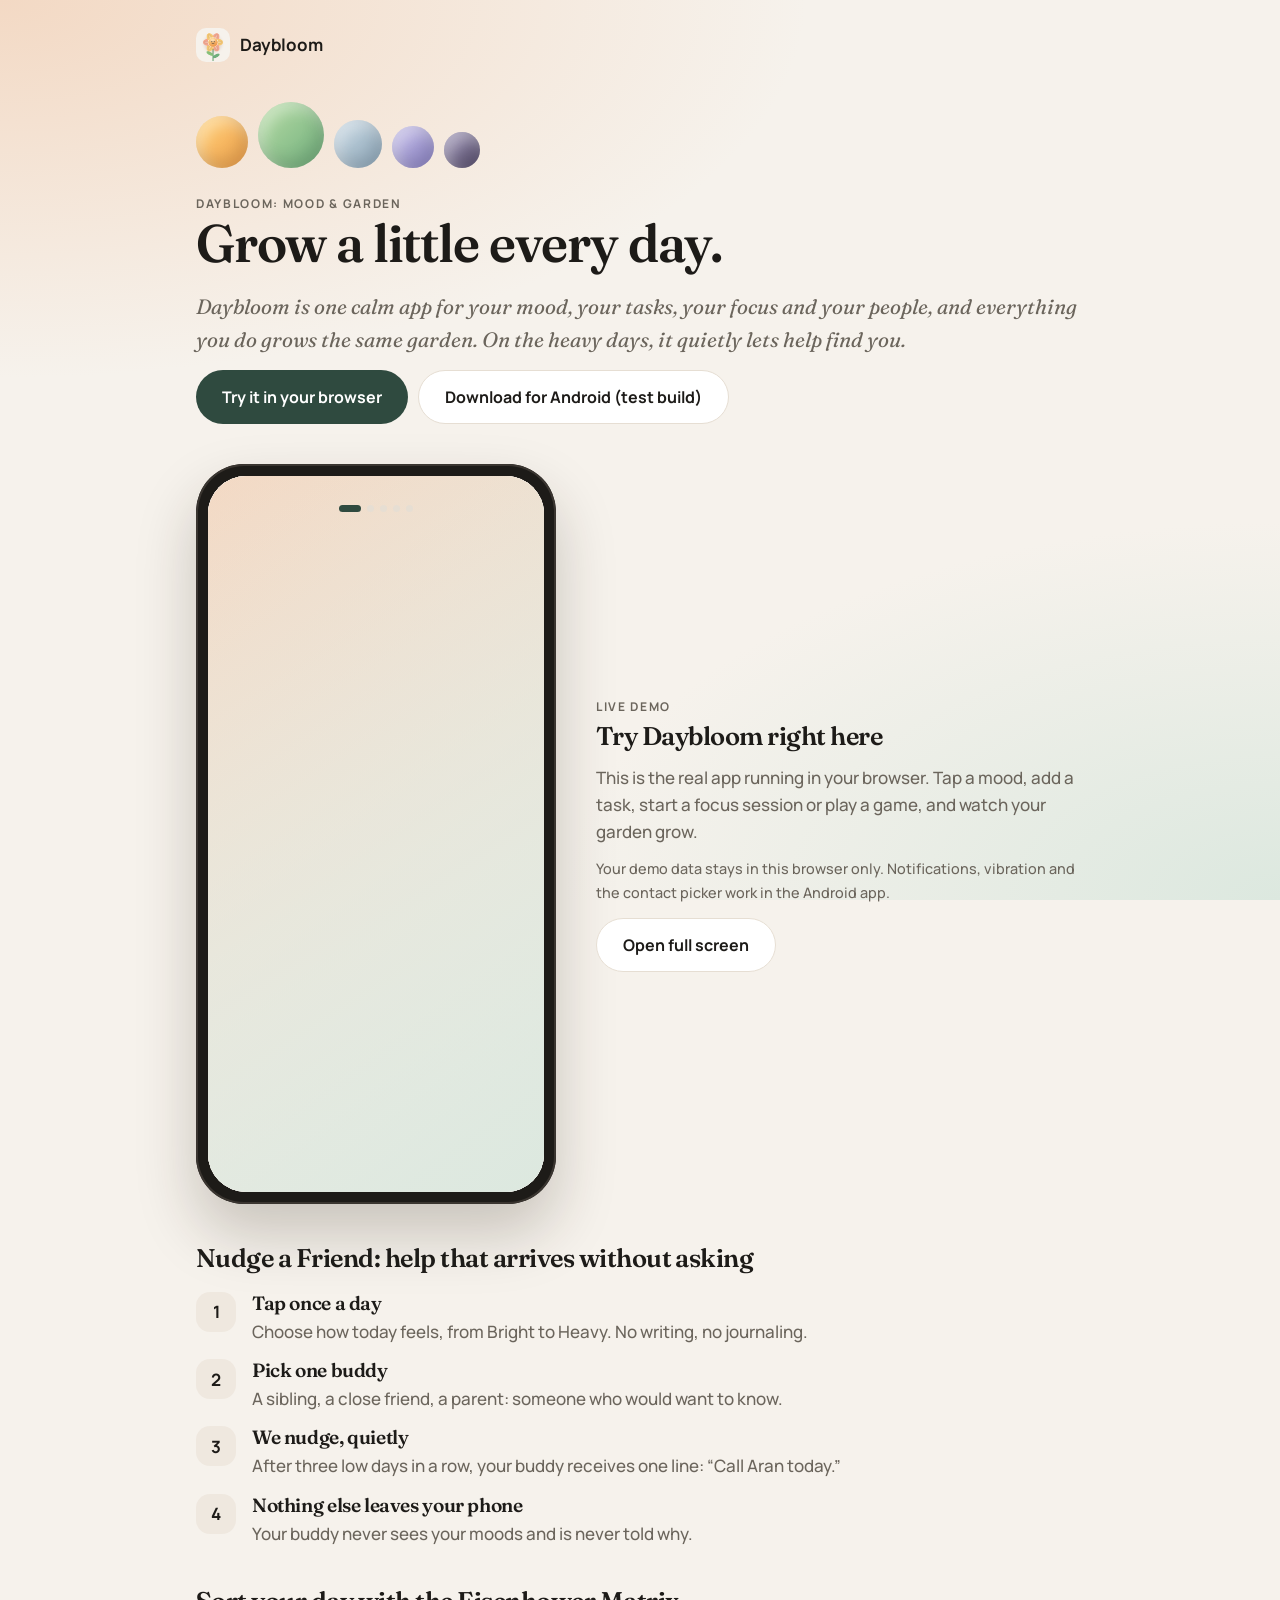
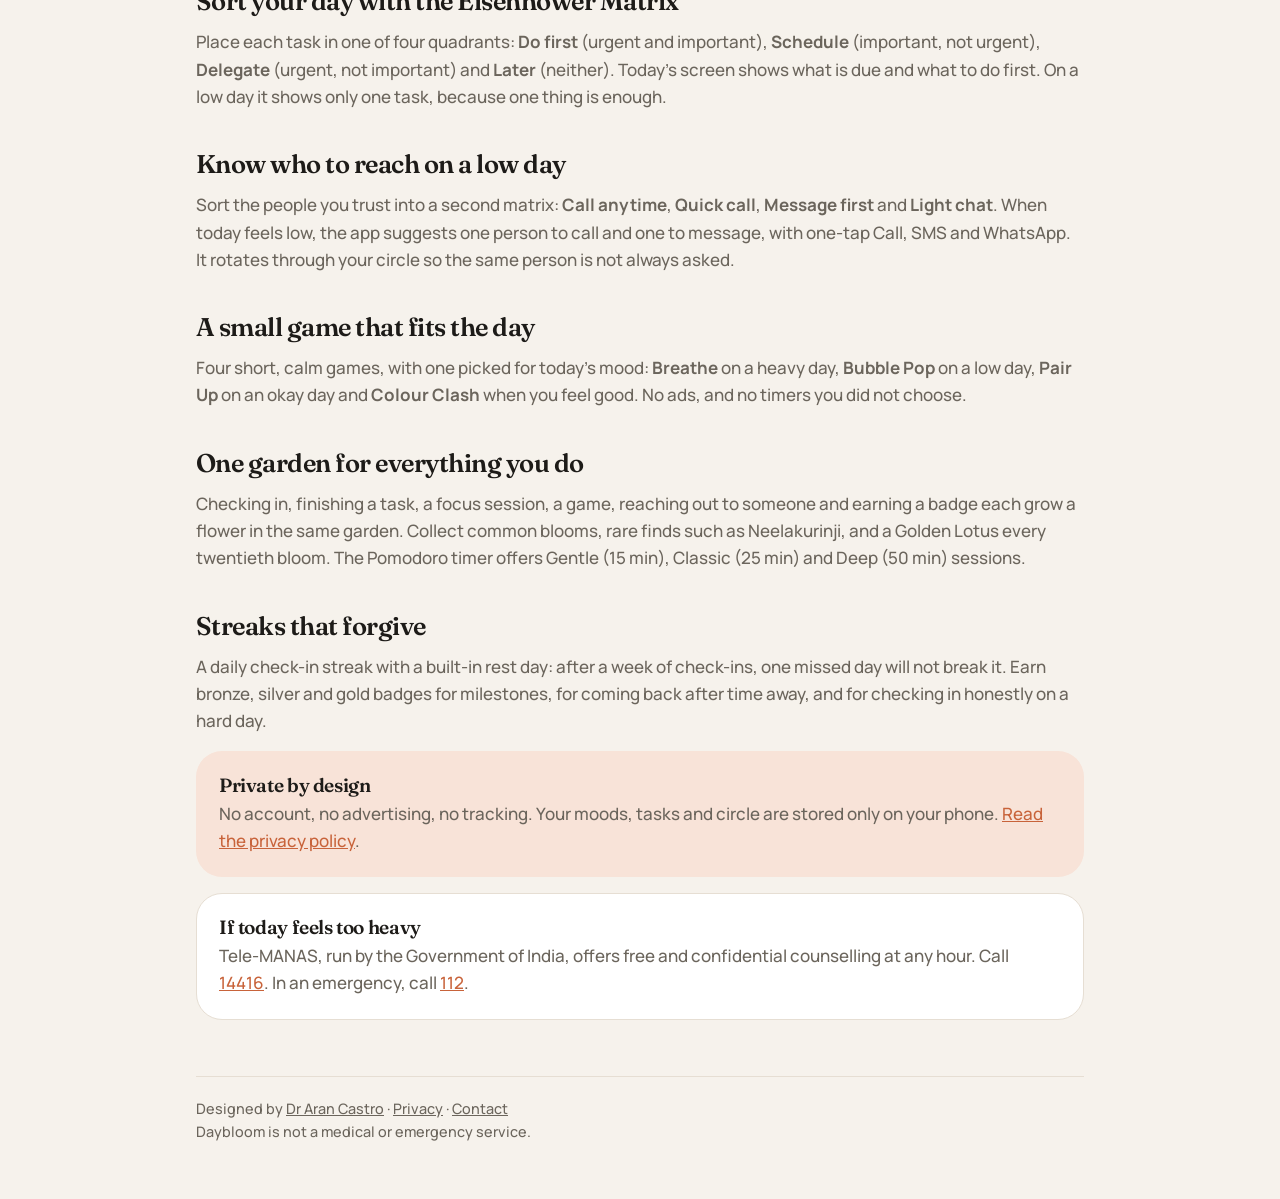
==== index.html @ ccf9c2f1 "Embed the live app in the website - Web build of the app served at /app/ (experiments.baseUrl "/app"" ====
<!DOCTYPE html>
<html lang="en">
<head>
<meta charset="UTF-8">
<meta name="viewport" content="width=device-width, initial-scale=1">
<title>Daybloom: Mood &amp; Garden</title>
<meta name="description" content="Daybloom: grow a little every day. A one-tap mood check-in, tasks, a focus timer, calm games and your circle, all growing one garden. After a few low days, one trusted friend is quietly asked to call you.">
<meta name="theme-color" content="#2F4A3F">
<link rel="icon" href="assets/favicon.png">
<link rel="apple-touch-icon" href="assets/apple-touch-icon.png">
<link rel="preconnect" href="https://fonts.googleapis.com">
<link rel="preconnect" href="https://fonts.gstatic.com" crossorigin>
<link href="https://fonts.googleapis.com/css2?family=Fraunces:ital,opsz,wght@0,9..144,600;1,9..144,400&family=Manrope:wght@500;700&display=swap" rel="stylesheet">
<link rel="stylesheet" href="assets/site.css">
</head>
<body>
<div class="wrap">
  <header class="bar"><a href="./"><img src="assets/icon-256.png" alt="">Daybloom</a></header>

  <div class="orbs" aria-hidden="true">
    <span class="orb" style="width:52px;height:52px;background:linear-gradient(135deg,#FFD27A,#F0A04B)"></span>
    <span class="orb" style="width:66px;height:66px;background:linear-gradient(135deg,#B9DDA6,#6FAE7C)"></span>
    <span class="orb" style="width:48px;height:48px;background:linear-gradient(135deg,#C9D8E2,#8FA9BC)"></span>
    <span class="orb" style="width:42px;height:42px;background:linear-gradient(135deg,#C3BCE6,#8C84C6)"></span>
    <span class="orb" style="width:36px;height:36px;background:linear-gradient(135deg,#9B92B5,#5A506F)"></span>
  </div>

  <p class="label">Daybloom: Mood &amp; Garden</p>
  <h1>Grow a little every day.</h1>
  <p class="lede">Daybloom is one calm app for your mood, your tasks, your focus and your people, and everything you do grows the same garden. On the heavy days, it quietly lets help find you.</p>

  <div class="btn-row">
    <a class="btn" href="app/">Try it in your browser</a>
    <a class="btn secondary" href="https://github.com/AranCastro/AranCastro.github.io/releases/latest" rel="noopener">Download for Android (test build)</a>
  </div>

  <section id="try" class="try">
    <div class="phone" aria-label="Daybloom running live">
      <iframe src="app/" title="Daybloom app, live demo" loading="lazy"></iframe>
    </div>
    <div class="try-copy">
      <p class="label">Live demo</p>
      <h2>Try Daybloom right here</h2>
      <p class="dim">This is the real app running in your browser. Tap a mood, add a task, start a focus session or play a game, and watch your garden grow.</p>
      <p class="small">Your demo data stays in this browser only. Notifications, vibration and the contact picker work in the Android app.</p>
      <div class="btn-row">
        <a class="btn secondary" href="app/">Open full screen</a>
      </div>
    </div>
  </section>


  <h2>Nudge a Friend: help that arrives without asking</h2>
  <div class="steps">
    <div class="step"><span class="num">1</span><div><h3>Tap once a day</h3><p class="dim">Choose how today feels, from Bright to Heavy. No writing, no journaling.</p></div></div>
    <div class="step"><span class="num">2</span><div><h3>Pick one buddy</h3><p class="dim">A sibling, a close friend, a parent: someone who would want to know.</p></div></div>
    <div class="step"><span class="num">3</span><div><h3>We nudge, quietly</h3><p class="dim">After three low days in a row, your buddy receives one line: “Call Aran today.”</p></div></div>
    <div class="step"><span class="num">4</span><div><h3>Nothing else leaves your phone</h3><p class="dim">Your buddy never sees your moods and is never told why.</p></div></div>
  </div>

  <h2>Sort your day with the Eisenhower Matrix</h2>
  <p class="dim">Place each task in one of four quadrants: <strong>Do first</strong> (urgent and important), <strong>Schedule</strong> (important, not urgent), <strong>Delegate</strong> (urgent, not important) and <strong>Later</strong> (neither). Today's screen shows what is due and what to do first. On a low day it shows only one task, because one thing is enough.</p>

  <h2>Know who to reach on a low day</h2>
  <p class="dim">Sort the people you trust into a second matrix: <strong>Call anytime</strong>, <strong>Quick call</strong>, <strong>Message first</strong> and <strong>Light chat</strong>. When today feels low, the app suggests one person to call and one to message, with one-tap Call, SMS and WhatsApp. It rotates through your circle so the same person is not always asked.</p>

  <h2>A small game that fits the day</h2>
  <p class="dim">Four short, calm games, with one picked for today's mood: <strong>Breathe</strong> on a heavy day, <strong>Bubble Pop</strong> on a low day, <strong>Pair Up</strong> on an okay day and <strong>Colour Clash</strong> when you feel good. No ads, and no timers you did not choose.</p>

  <h2>One garden for everything you do</h2>
  <p class="dim">Checking in, finishing a task, a focus session, a game, reaching out to someone and earning a badge each grow a flower in the same garden. Collect common blooms, rare finds such as Neelakurinji, and a Golden Lotus every twentieth bloom. The Pomodoro timer offers Gentle (15 min), Classic (25 min) and Deep (50 min) sessions.</p>

  <h2>Streaks that forgive</h2>
  <p class="dim">A daily check-in streak with a built-in rest day: after a week of check-ins, one missed day will not break it. Earn bronze, silver and gold badges for milestones, for coming back after time away, and for checking in honestly on a hard day.</p>

  <div class="card soft">
    <h3>Private by design</h3>
    <p class="dim">No account, no advertising, no tracking. Your moods, tasks and circle are stored only on your phone. <a href="privacy/">Read the privacy policy</a>.</p>
  </div>

  <div class="card">
    <h3>If today feels too heavy</h3>
    <p class="dim">Tele-MANAS, run by the Government of India, offers free and confidential counselling at any hour. Call <a href="tel:14416">14416</a>. In an emergency, call <a href="tel:112">112</a>.</p>
  </div>

  <footer>
    Designed by <a href="portfolio/">Dr Aran Castro</a> · <a href="privacy/">Privacy</a> · <a href="mailto:aran@draran.online">Contact</a><br>
    Daybloom is not a medical or emergency service.
  </footer>
</div>
</body>
</html>
---- assets/site.css ----
/* Nudge a Friend — website styles, matching the app's design tokens */
:root {
  --bg: #F6F2EC; --surface: #FFFFFF; --alt: #EFE8DF; --ink: #1D1B18; --dim: #6B655C; --muted: #9A9288;
  --line: #E6DED3; --brand: #2F4A3F; --brand-ink: #FFFFFF; --accent: #C8633A; --accent-soft: #F8E3D8;
  --glow-a: #F3D9C4; --glow-b: #DCE8DF;
  --display: 'Fraunces', Georgia, serif; --body: 'Manrope', system-ui, sans-serif;
}
@media (prefers-color-scheme: dark) {
  :root:not([data-theme="light"]) {
    --bg: #12110F; --surface: #1C1A17; --alt: #26231F; --ink: #F3EEE7; --dim: #AAA196; --muted: #766F66;
    --line: #2F2B26; --brand: #A8D0BC; --brand-ink: #10201A; --accent: #F0936B; --accent-soft: #3A2A22;
    --glow-a: #3A2A20; --glow-b: #1D2E27;
  }
}
:root[data-theme="dark"] {
  --bg: #12110F; --surface: #1C1A17; --alt: #26231F; --ink: #F3EEE7; --dim: #AAA196; --muted: #766F66;
  --line: #2F2B26; --brand: #A8D0BC; --brand-ink: #10201A; --accent: #F0936B; --accent-soft: #3A2A22;
  --glow-a: #3A2A20; --glow-b: #1D2E27;
}
* { box-sizing: border-box; margin: 0; padding: 0; }
html { -webkit-text-size-adjust: 100%; }
body {
  font: 500 17px/1.6 var(--body); color: var(--ink); background: var(--bg);
  background-image: radial-gradient(90% 60% at 0% 0%, var(--glow-a), transparent 70%),
    radial-gradient(80% 60% at 100% 100%, var(--glow-b), transparent 70%);
  background-attachment: fixed; min-height: 100vh;
}
a { color: var(--accent); }
.wrap { max-width: 680px; margin: 0 auto; padding: 28px 16px 56px; }
header.bar { display: flex; align-items: center; gap: 10px; font-weight: 700; margin-bottom: 40px; }
header.bar img { width: 34px; height: 34px; border-radius: 10px; }
header.bar a { color: inherit; text-decoration: none; display: flex; align-items: center; gap: 10px; }
h1, h2, h3 { font-family: var(--display); font-weight: 600; letter-spacing: -0.02em; line-height: 1.15; }
h1 { font-size: clamp(2.3rem, 7vw, 3.3rem); margin-bottom: 16px; }
h2 { font-size: 1.6rem; margin: 40px 0 12px; }
h3 { font-size: 1.2rem; margin-bottom: 4px; }
.lede { font-family: var(--display); font-style: italic; font-weight: 400; font-size: 1.3rem; color: var(--dim); }
p + p { margin-top: 12px; }
.dim { color: var(--dim); }
.small { font-size: .9rem; color: var(--dim); }
.label { font-size: .75rem; font-weight: 700; letter-spacing: .14em; text-transform: uppercase; color: var(--dim); }
.card { background: var(--surface); border: 1px solid var(--line); border-radius: 26px; padding: 22px; margin-top: 16px; }
.card.soft { background: var(--accent-soft); border-color: transparent; }
.steps { display: grid; gap: 14px; margin-top: 18px; }
.step { display: flex; gap: 16px; align-items: flex-start; }
.num {
  flex: none; width: 40px; height: 40px; border-radius: 14px; background: var(--alt); display: grid; place-items: center;
  font-weight: 700;
}
.btn {
  display: inline-flex; align-items: center; justify-content: center; gap: 10px; min-height: 54px; padding: 0 26px;
  border-radius: 999px; background: var(--brand); color: var(--brand-ink); font: 700 1rem var(--body); border: 0;
  text-decoration: none; cursor: pointer;
}
.btn.secondary { background: var(--surface); color: var(--ink); border: 1px solid var(--line); }
.btn:disabled { opacity: .5; cursor: default; }
.btn-row { display: flex; flex-wrap: wrap; gap: 10px; margin-top: 14px; }
.badge {
  display: inline-flex; align-items: center; gap: 8px; padding: 6px 14px; border-radius: 999px;
  background: var(--glow-b); font-size: .9rem; font-weight: 600;
}
.badge::before { content: ''; width: 8px; height: 8px; border-radius: 50%; background: #5AA36B; }
code.topic {
  display: block; margin-top: 10px; padding: 12px 14px; border-radius: 14px; border: 1px dashed var(--line);
  background: var(--bg); font: 600 .95rem ui-monospace, Menlo, Consolas, monospace; word-break: break-all;
}
.orbs { display: flex; gap: 10px; align-items: flex-end; margin-bottom: 26px; }
.orb { border-radius: 50%; box-shadow: inset -6px -8px 16px rgba(0,0,0,.12), inset 6px 8px 14px rgba(255,255,255,.35); }
footer { margin-top: 56px; padding-top: 20px; border-top: 1px solid var(--line); font-size: .9rem; color: var(--dim); }
footer a { color: var(--dim); }
ul.plain { padding-left: 20px; } ul.plain li { margin: 6px 0; }
.hidden { display: none !important; }

/* Live demo: the app in a phone frame (wide screens); phones get the full-screen link instead */
.try { display: none; }
@media (min-width: 760px) {
  .wrap:has(.try) { max-width: 920px; }
  .try { display: flex; gap: 40px; align-items: center; margin: 40px 0 10px; }
  .phone {
    flex: none; width: 360px; height: 740px; border-radius: 48px; padding: 12px;
    background: #1D1B18; box-shadow: 0 30px 60px rgba(40, 30, 20, .22), inset 0 0 0 2px #3a3530;
  }
  .phone iframe { width: 100%; height: 100%; border: 0; border-radius: 38px; background: var(--bg); display: block; }
  .try-copy h2 { margin-top: 6px; }
}
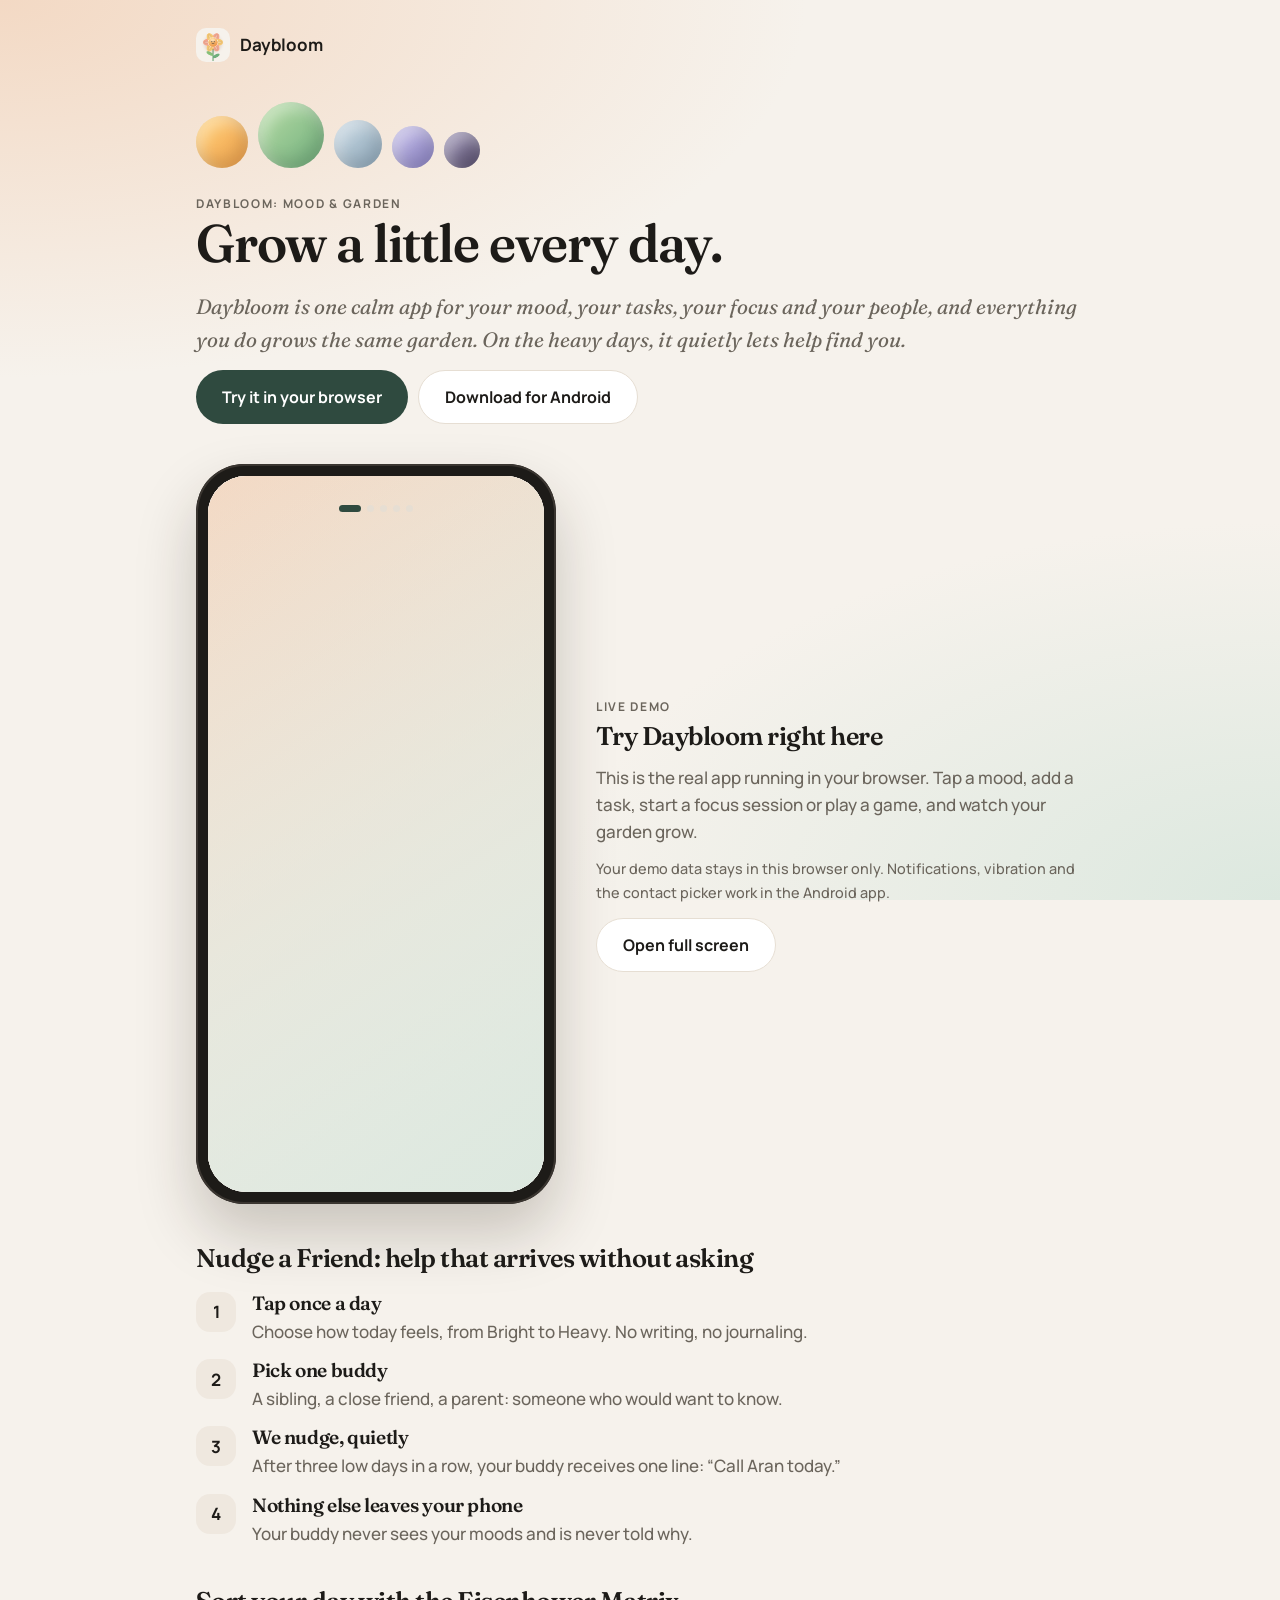
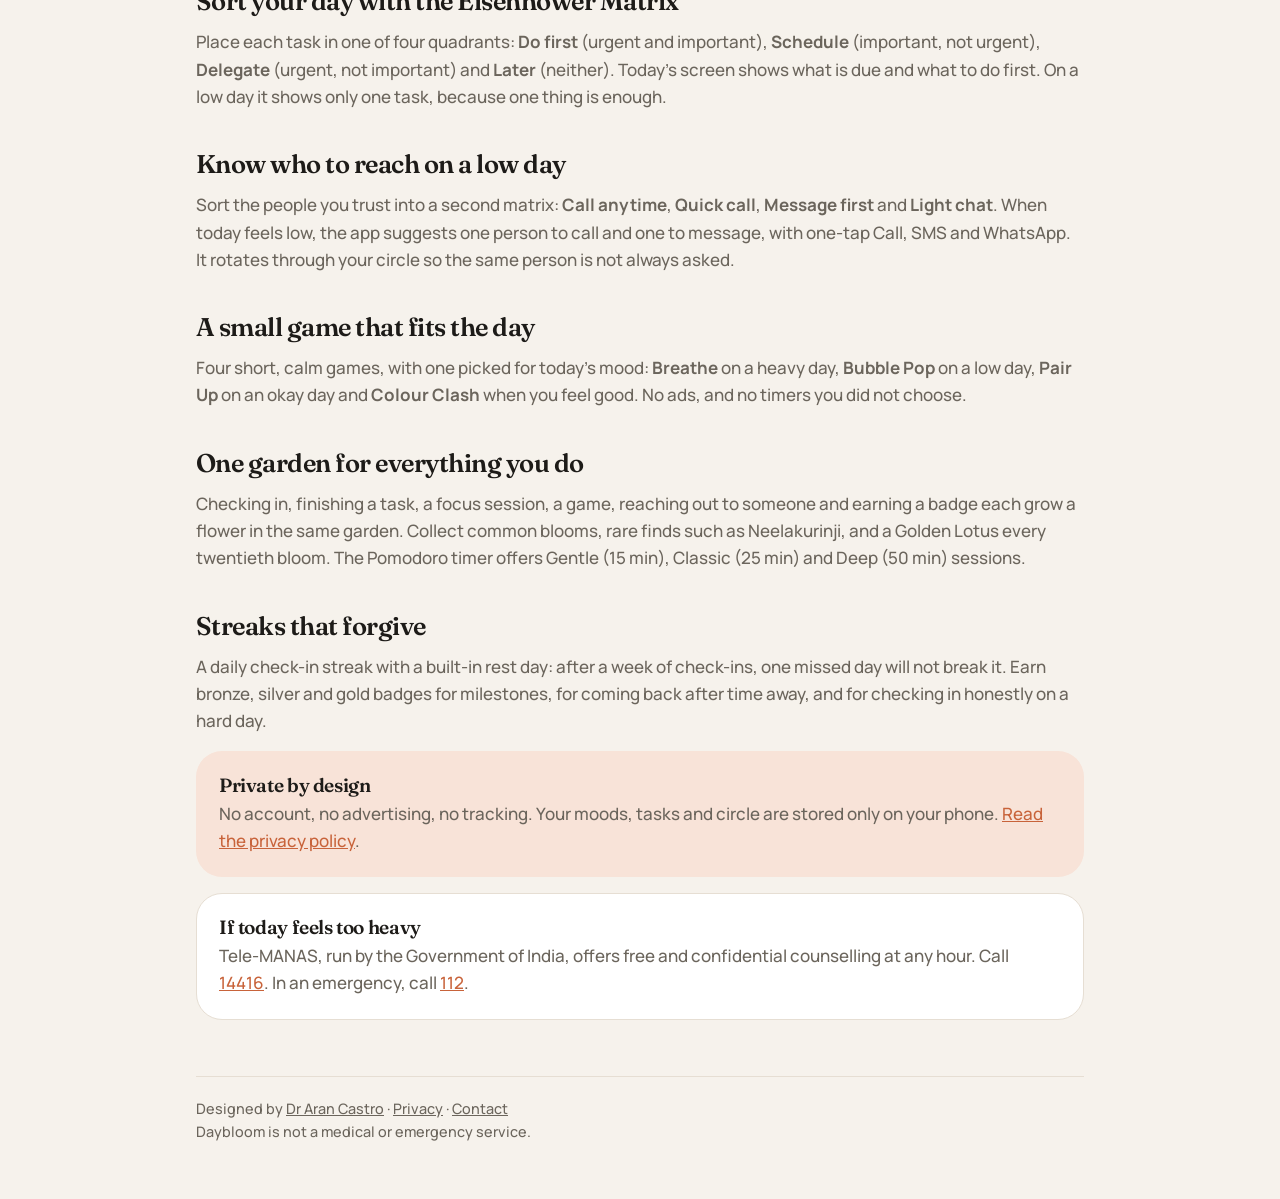
==== commit 052e9c09: "Rename Android download button Co-Authored-By: Claude Opus 5.5 <noreply@anthropic.com> Claude-Sessio" ====
--- a/index.html
+++ b/index.html
@@ -31,7 +31,7 @@
 
   <div class="btn-row">
     <a class="btn" href="app/">Try it in your browser</a>
-    <a class="btn secondary" href="https://github.com/AranCastro/AranCastro.github.io/releases/latest" rel="noopener">Download for Android (test build)</a>
+    <a class="btn secondary" href="https://github.com/AranCastro/AranCastro.github.io/releases/latest" rel="noopener">Download for Android</a>
   </div>
 
   <section id="try" class="try">
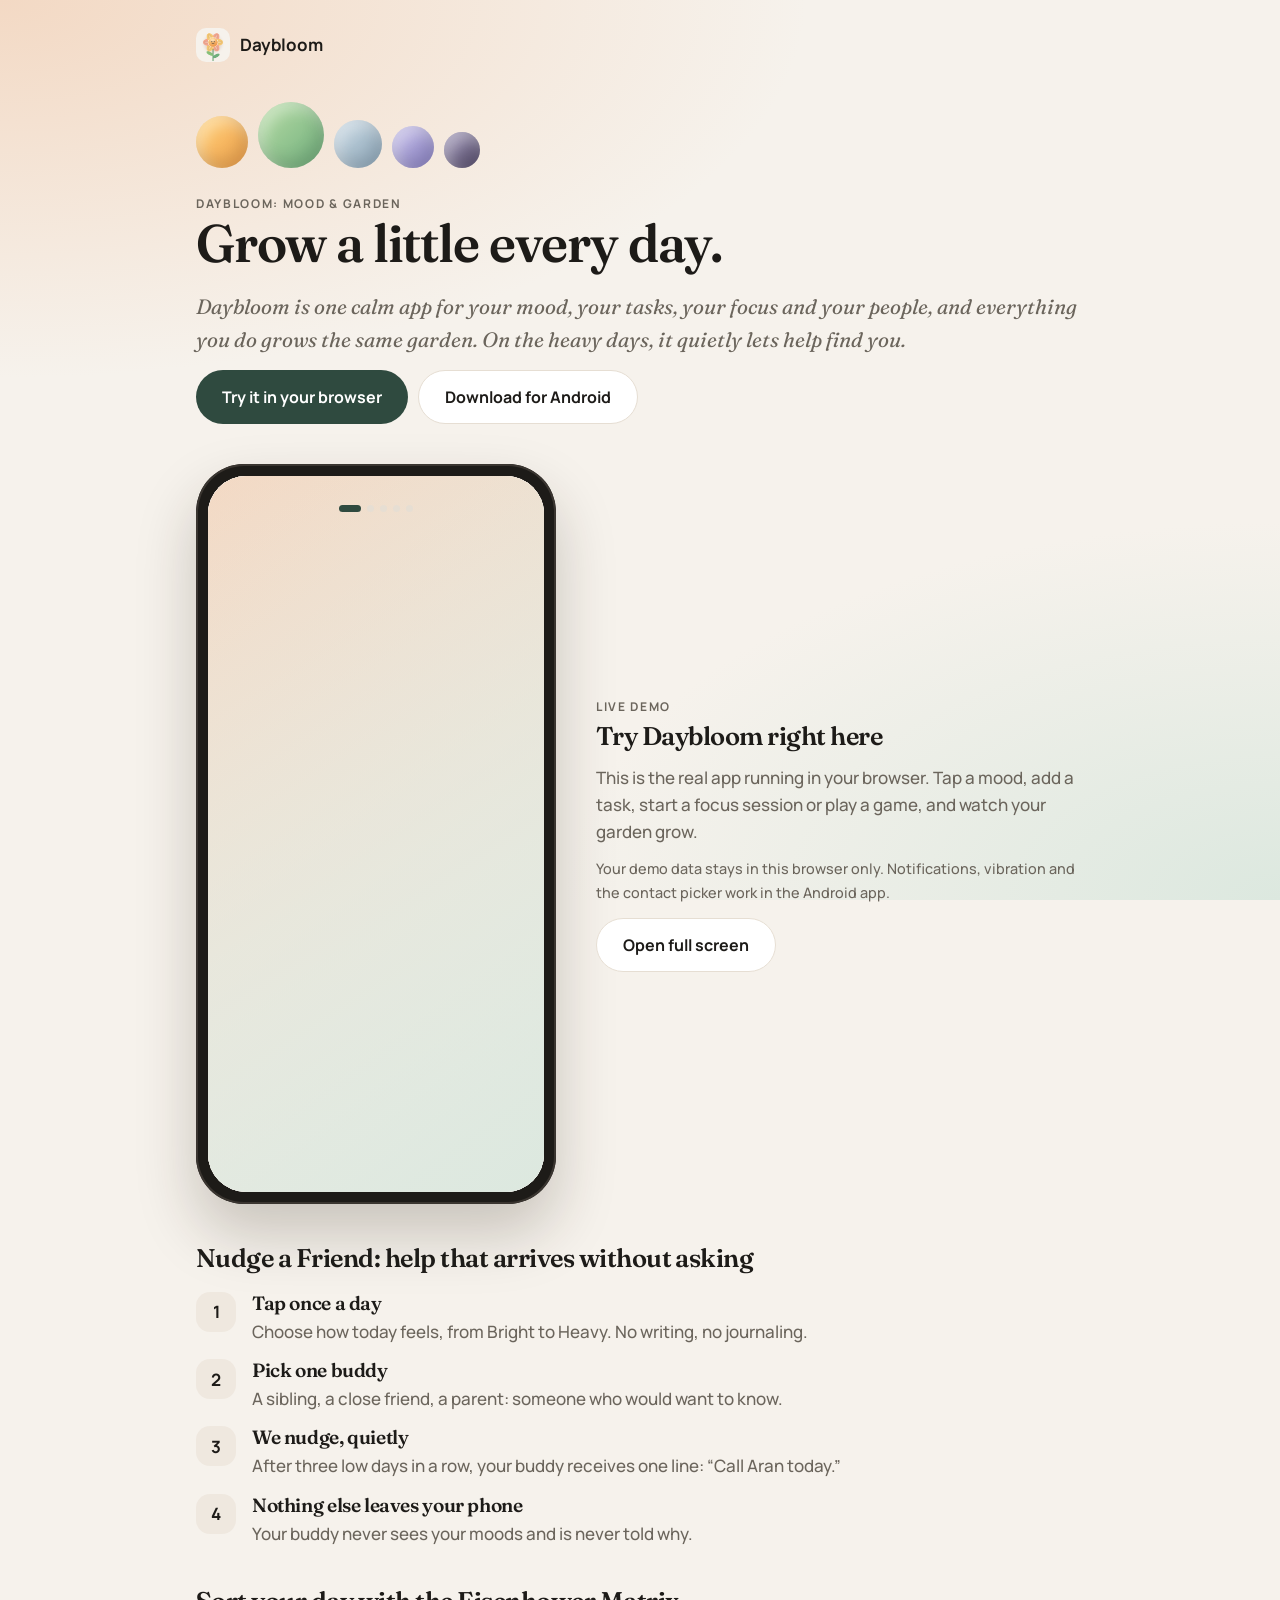
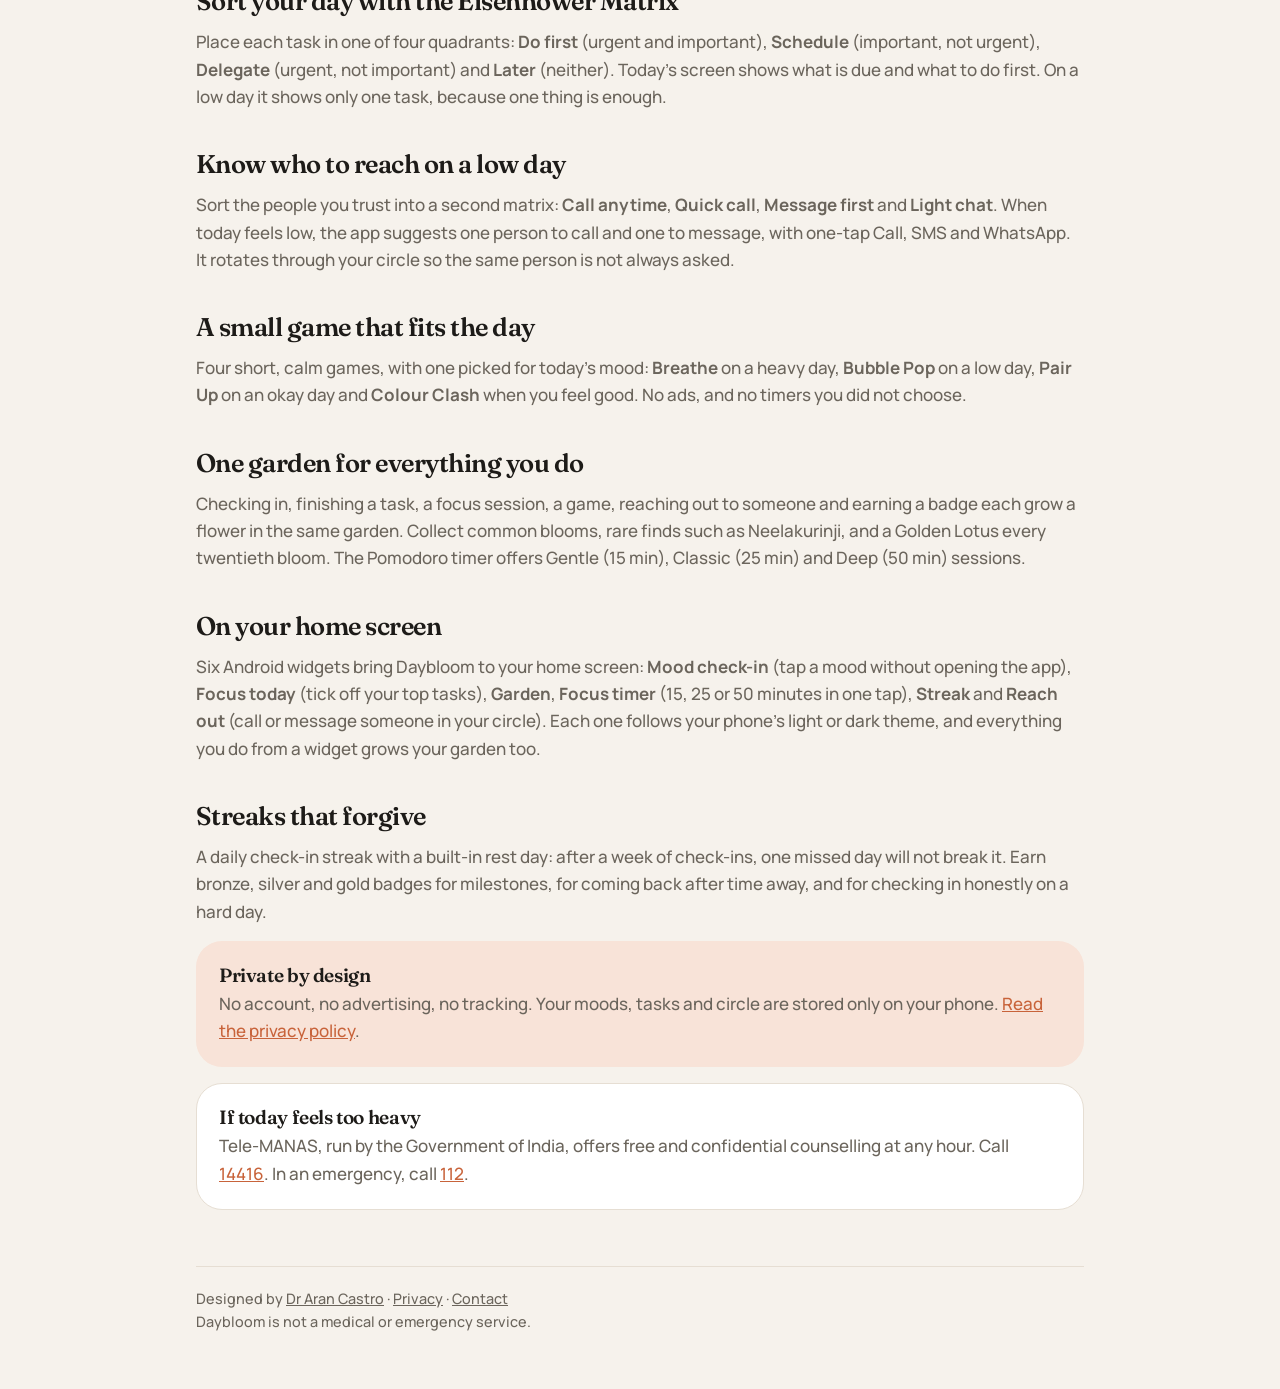
==== commit a77237fc: "Add six Android home-screen widgets Mood check-in, Focus today, Garden, Focus timer, Streak and Reac" ====
--- a/index.html
+++ b/index.html
@@ -70,6 +70,9 @@
   <h2>One garden for everything you do</h2>
   <p class="dim">Checking in, finishing a task, a focus session, a game, reaching out to someone and earning a badge each grow a flower in the same garden. Collect common blooms, rare finds such as Neelakurinji, and a Golden Lotus every twentieth bloom. The Pomodoro timer offers Gentle (15 min), Classic (25 min) and Deep (50 min) sessions.</p>
 
+  <h2>On your home screen</h2>
+  <p class="dim">Six Android widgets bring Daybloom to your home screen: <strong>Mood check-in</strong> (tap a mood without opening the app), <strong>Focus today</strong> (tick off your top tasks), <strong>Garden</strong>, <strong>Focus timer</strong> (15, 25 or 50 minutes in one tap), <strong>Streak</strong> and <strong>Reach out</strong> (call or message someone in your circle). Each one follows your phone's light or dark theme, and everything you do from a widget grows your garden too.</p>
+
   <h2>Streaks that forgive</h2>
   <p class="dim">A daily check-in streak with a built-in rest day: after a week of check-ins, one missed day will not break it. Earn bronze, silver and gold badges for milestones, for coming back after time away, and for checking in honestly on a hard day.</p>
 
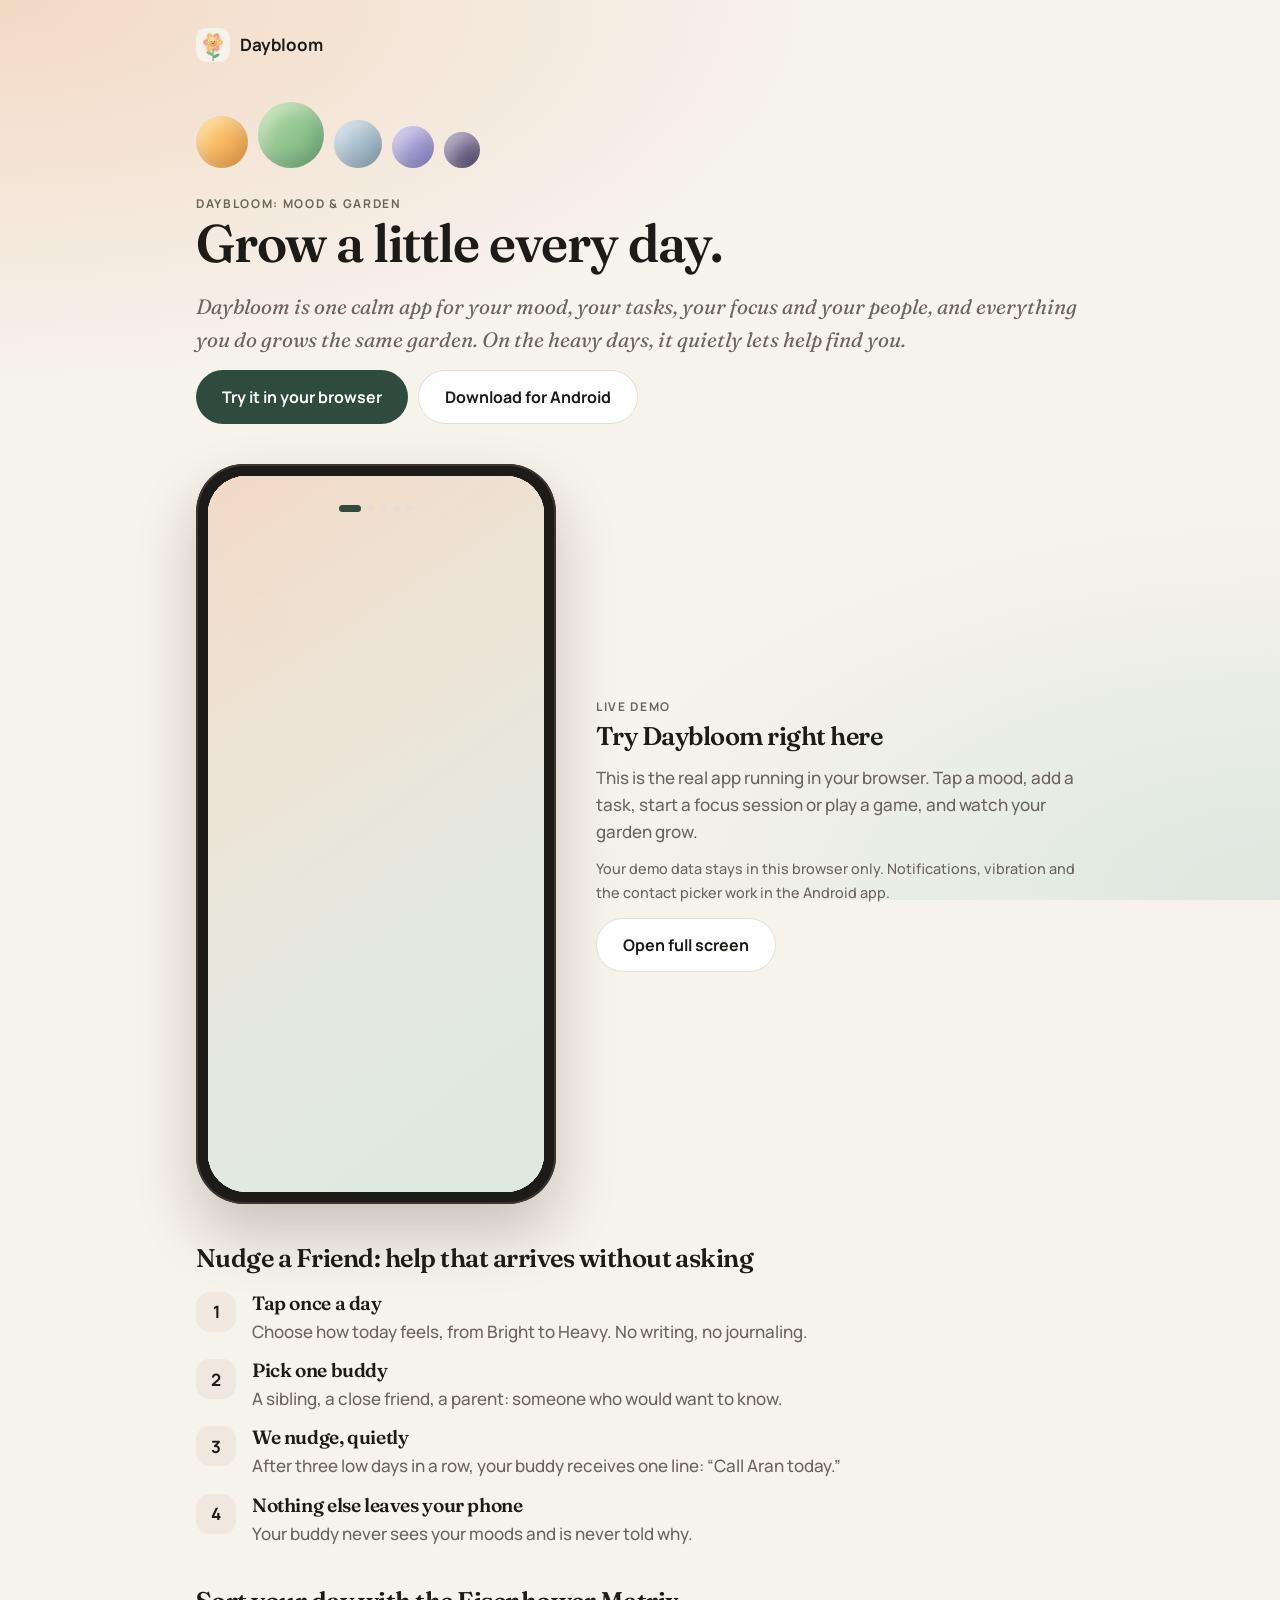
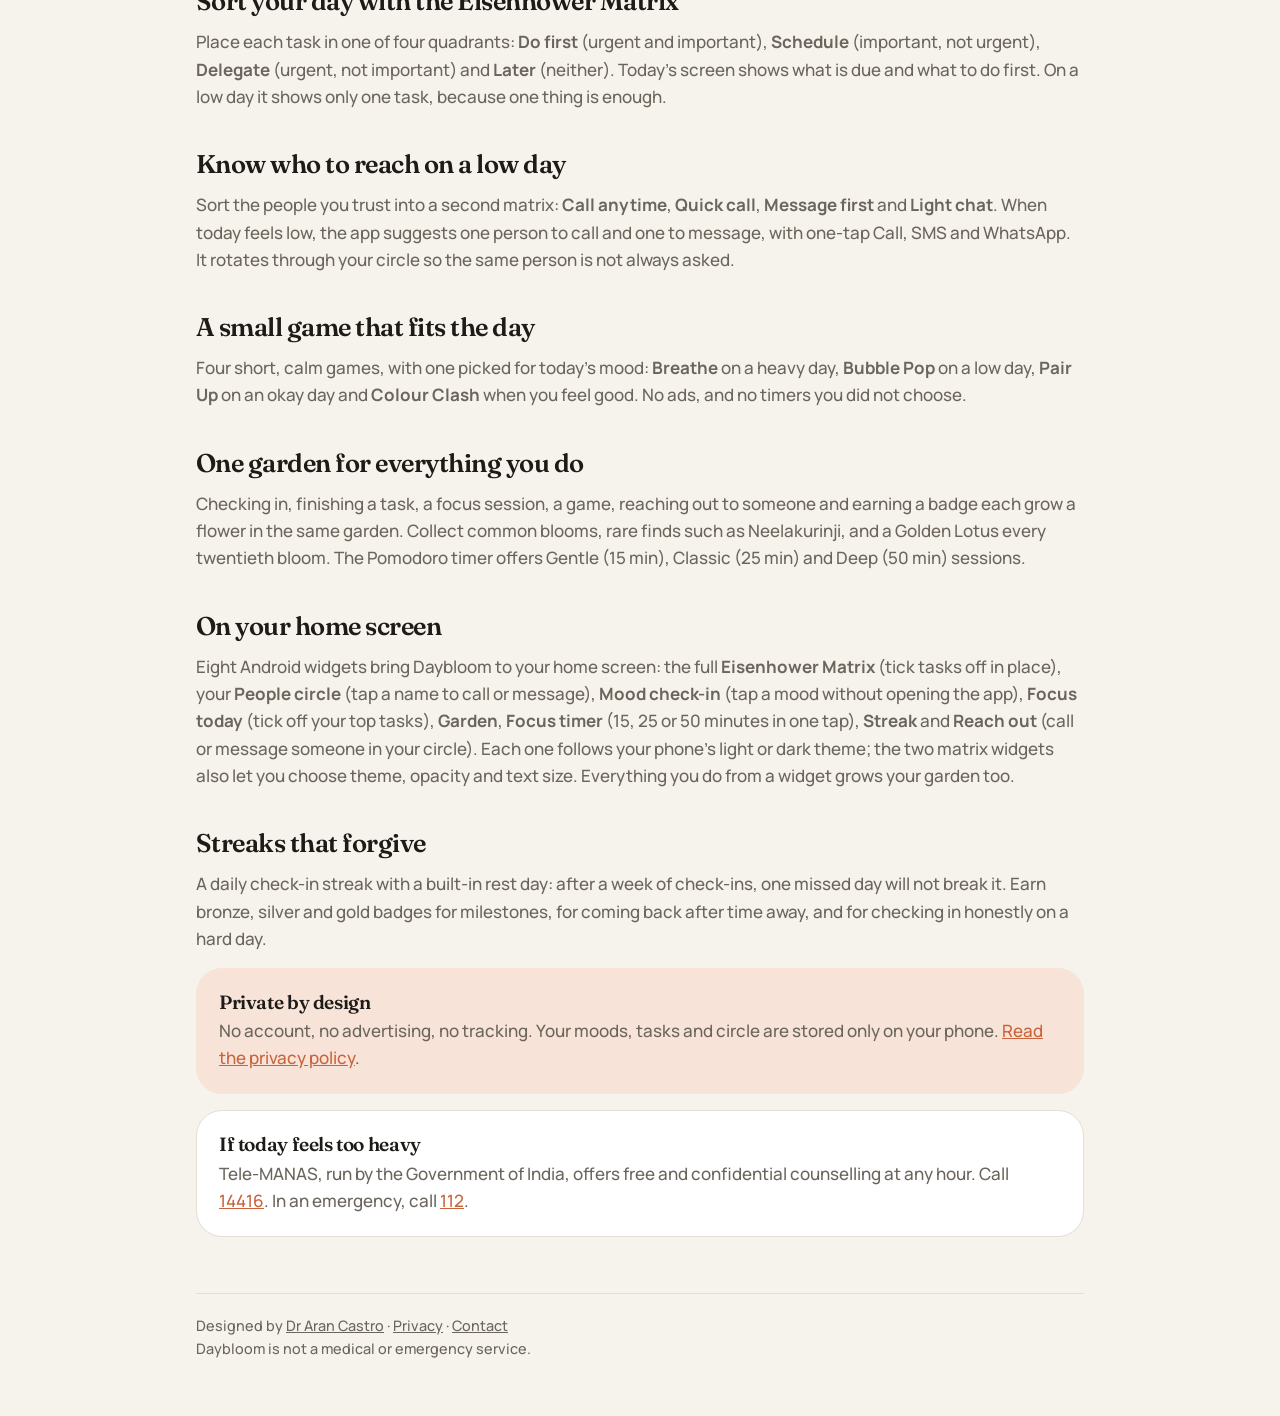
==== commit 1484af04: "Add Eisenhower Matrix and People circle widgets Two 4 x 3 home-screen widgets showing all four quadr" ====
--- a/index.html
+++ b/index.html
@@ -71,7 +71,7 @@
   <p class="dim">Checking in, finishing a task, a focus session, a game, reaching out to someone and earning a badge each grow a flower in the same garden. Collect common blooms, rare finds such as Neelakurinji, and a Golden Lotus every twentieth bloom. The Pomodoro timer offers Gentle (15 min), Classic (25 min) and Deep (50 min) sessions.</p>
 
   <h2>On your home screen</h2>
-  <p class="dim">Six Android widgets bring Daybloom to your home screen: <strong>Mood check-in</strong> (tap a mood without opening the app), <strong>Focus today</strong> (tick off your top tasks), <strong>Garden</strong>, <strong>Focus timer</strong> (15, 25 or 50 minutes in one tap), <strong>Streak</strong> and <strong>Reach out</strong> (call or message someone in your circle). Each one follows your phone's light or dark theme, and everything you do from a widget grows your garden too.</p>
+  <p class="dim">Eight Android widgets bring Daybloom to your home screen: the full <strong>Eisenhower Matrix</strong> (tick tasks off in place), your <strong>People circle</strong> (tap a name to call or message), <strong>Mood check-in</strong> (tap a mood without opening the app), <strong>Focus today</strong> (tick off your top tasks), <strong>Garden</strong>, <strong>Focus timer</strong> (15, 25 or 50 minutes in one tap), <strong>Streak</strong> and <strong>Reach out</strong> (call or message someone in your circle). Each one follows your phone's light or dark theme; the two matrix widgets also let you choose theme, opacity and text size. Everything you do from a widget grows your garden too.</p>
 
   <h2>Streaks that forgive</h2>
   <p class="dim">A daily check-in streak with a built-in rest day: after a week of check-ins, one missed day will not break it. Earn bronze, silver and gold badges for milestones, for coming back after time away, and for checking in honestly on a hard day.</p>
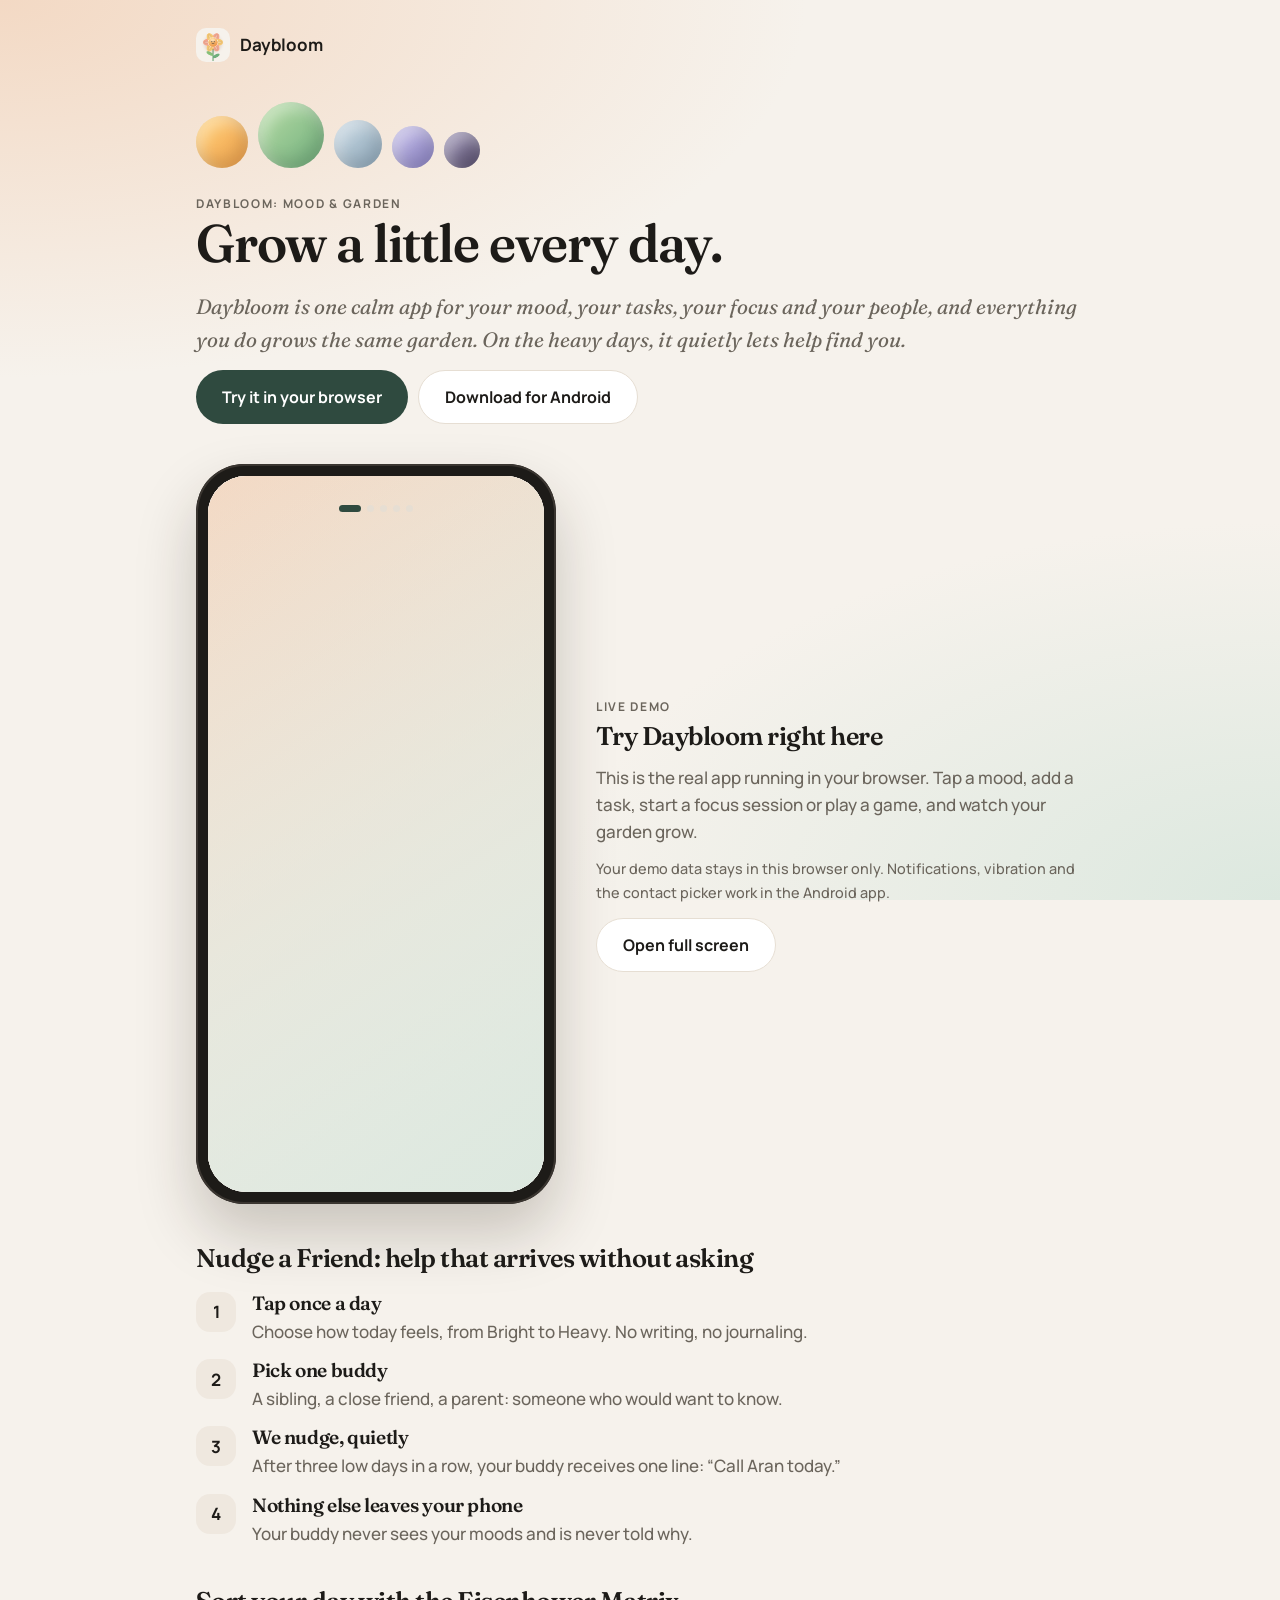
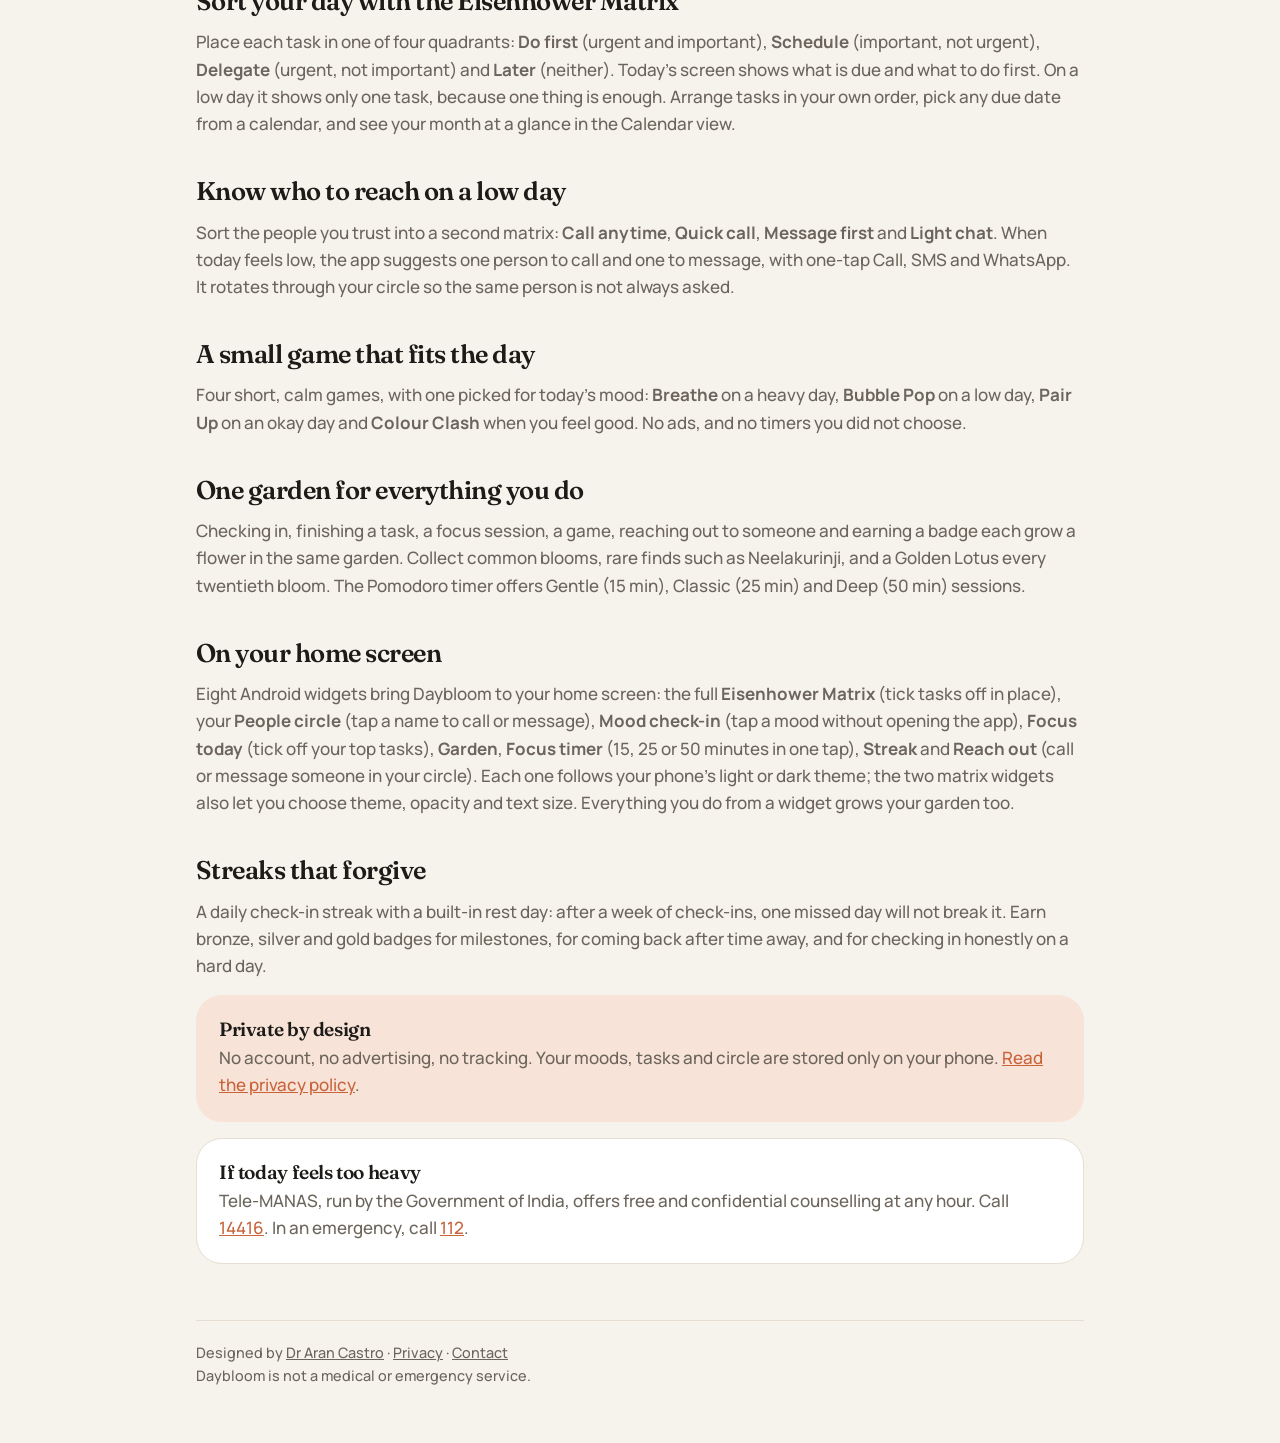
==== commit 03dec1c2: "Arrange tasks by hand and add a calendar Arrange mode in each quadrant (up/down arrows; long-press j" ====
--- a/index.html
+++ b/index.html
@@ -59,7 +59,7 @@
   </div>
 
   <h2>Sort your day with the Eisenhower Matrix</h2>
-  <p class="dim">Place each task in one of four quadrants: <strong>Do first</strong> (urgent and important), <strong>Schedule</strong> (important, not urgent), <strong>Delegate</strong> (urgent, not important) and <strong>Later</strong> (neither). Today's screen shows what is due and what to do first. On a low day it shows only one task, because one thing is enough.</p>
+  <p class="dim">Place each task in one of four quadrants: <strong>Do first</strong> (urgent and important), <strong>Schedule</strong> (important, not urgent), <strong>Delegate</strong> (urgent, not important) and <strong>Later</strong> (neither). Today's screen shows what is due and what to do first. On a low day it shows only one task, because one thing is enough. Arrange tasks in your own order, pick any due date from a calendar, and see your month at a glance in the Calendar view.</p>
 
   <h2>Know who to reach on a low day</h2>
   <p class="dim">Sort the people you trust into a second matrix: <strong>Call anytime</strong>, <strong>Quick call</strong>, <strong>Message first</strong> and <strong>Light chat</strong>. When today feels low, the app suggests one person to call and one to message, with one-tap Call, SMS and WhatsApp. It rotates through your circle so the same person is not always asked.</p>
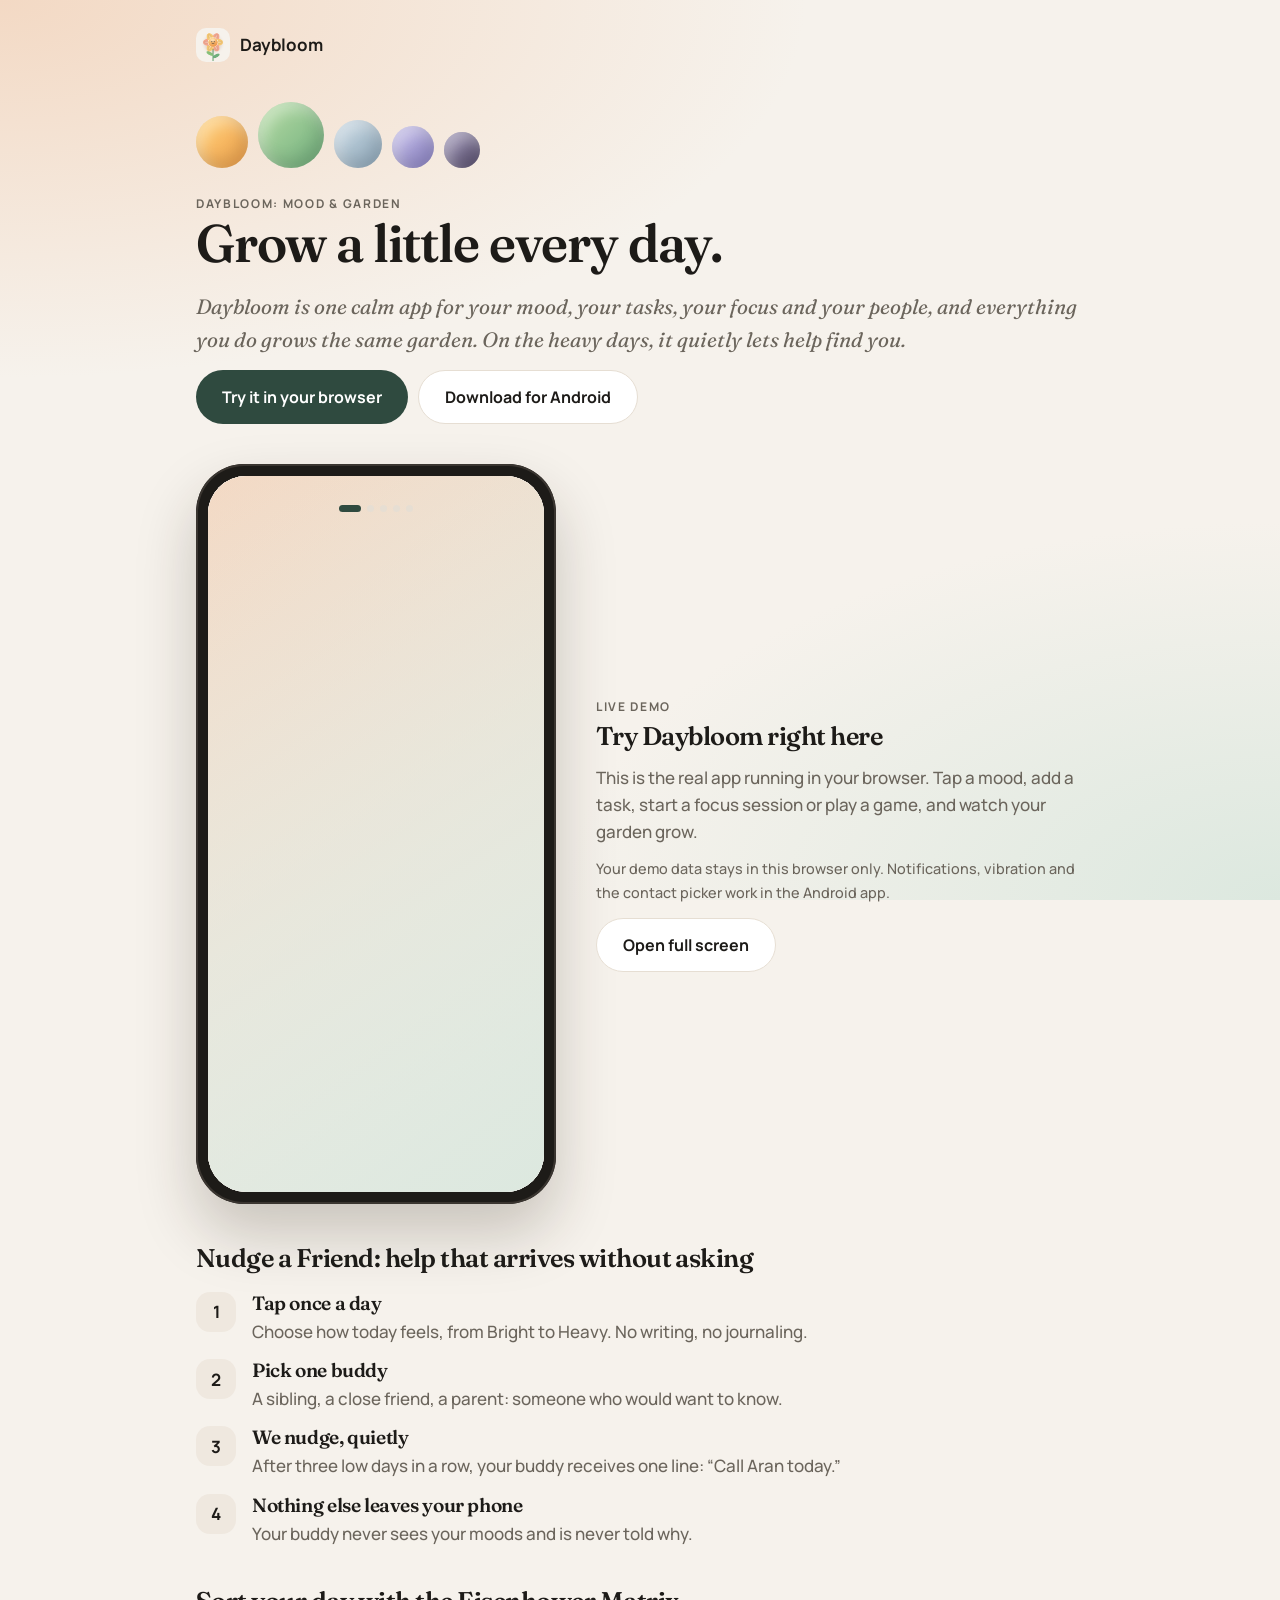
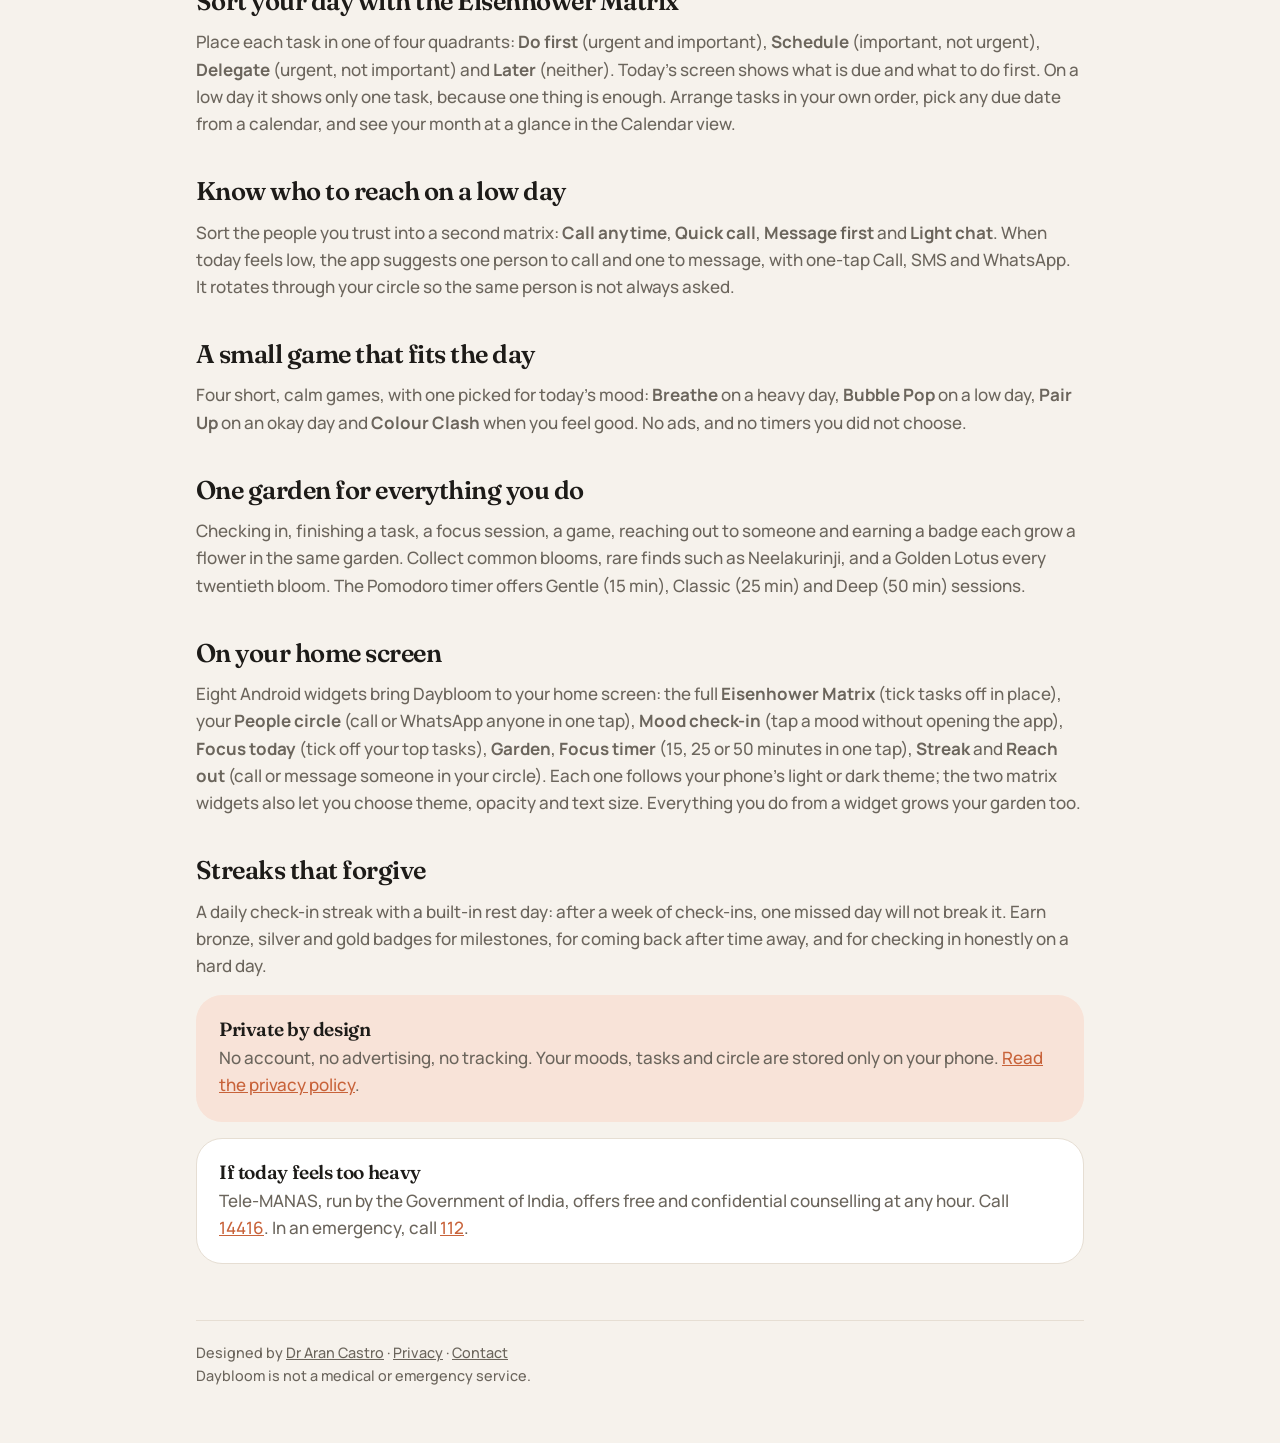
==== commit fbb0d192: "Call and WhatsApp buttons on the People circle widget Each person with a phone number gets a call bu" ====
--- a/index.html
+++ b/index.html
@@ -71,7 +71,7 @@
   <p class="dim">Checking in, finishing a task, a focus session, a game, reaching out to someone and earning a badge each grow a flower in the same garden. Collect common blooms, rare finds such as Neelakurinji, and a Golden Lotus every twentieth bloom. The Pomodoro timer offers Gentle (15 min), Classic (25 min) and Deep (50 min) sessions.</p>
 
   <h2>On your home screen</h2>
-  <p class="dim">Eight Android widgets bring Daybloom to your home screen: the full <strong>Eisenhower Matrix</strong> (tick tasks off in place), your <strong>People circle</strong> (tap a name to call or message), <strong>Mood check-in</strong> (tap a mood without opening the app), <strong>Focus today</strong> (tick off your top tasks), <strong>Garden</strong>, <strong>Focus timer</strong> (15, 25 or 50 minutes in one tap), <strong>Streak</strong> and <strong>Reach out</strong> (call or message someone in your circle). Each one follows your phone's light or dark theme; the two matrix widgets also let you choose theme, opacity and text size. Everything you do from a widget grows your garden too.</p>
+  <p class="dim">Eight Android widgets bring Daybloom to your home screen: the full <strong>Eisenhower Matrix</strong> (tick tasks off in place), your <strong>People circle</strong> (call or WhatsApp anyone in one tap), <strong>Mood check-in</strong> (tap a mood without opening the app), <strong>Focus today</strong> (tick off your top tasks), <strong>Garden</strong>, <strong>Focus timer</strong> (15, 25 or 50 minutes in one tap), <strong>Streak</strong> and <strong>Reach out</strong> (call or message someone in your circle). Each one follows your phone's light or dark theme; the two matrix widgets also let you choose theme, opacity and text size. Everything you do from a widget grows your garden too.</p>
 
   <h2>Streaks that forgive</h2>
   <p class="dim">A daily check-in streak with a built-in rest day: after a week of check-ins, one missed day will not break it. Earn bronze, silver and gold badges for milestones, for coming back after time away, and for checking in honestly on a hard day.</p>
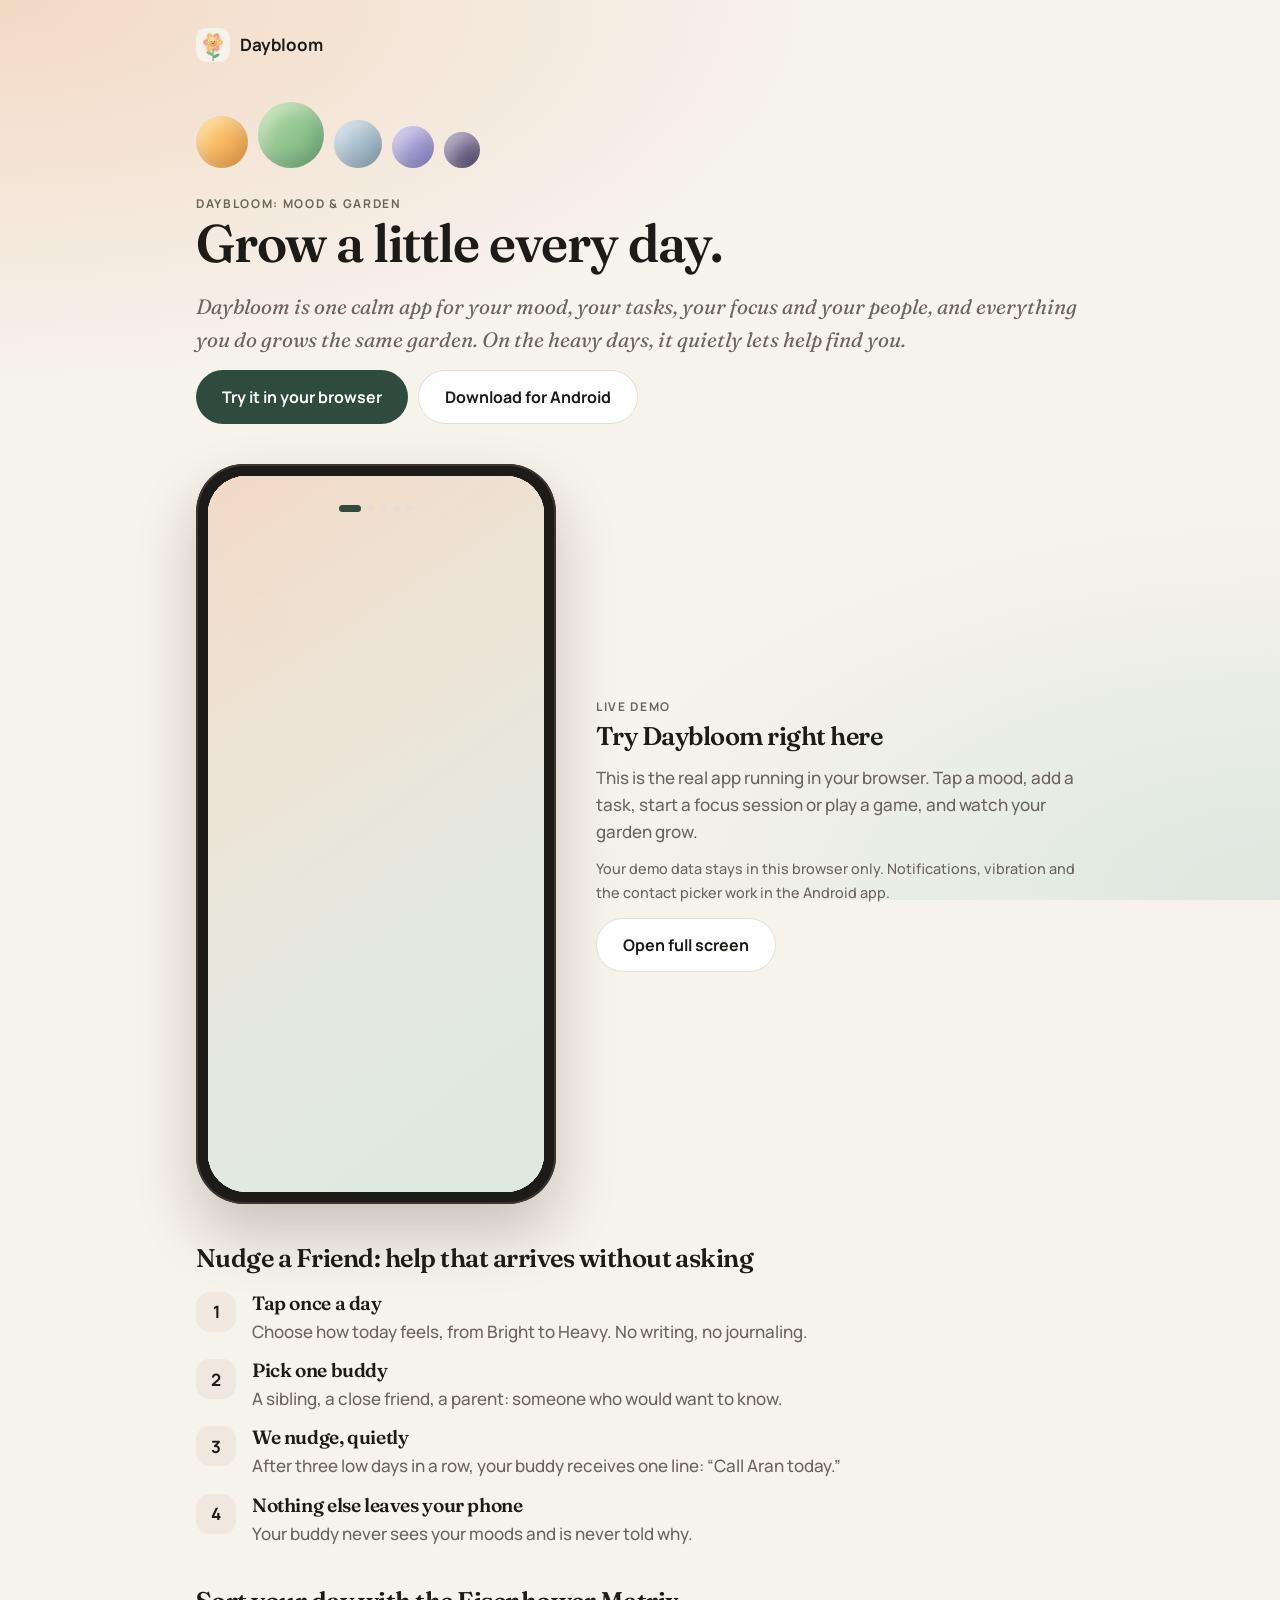
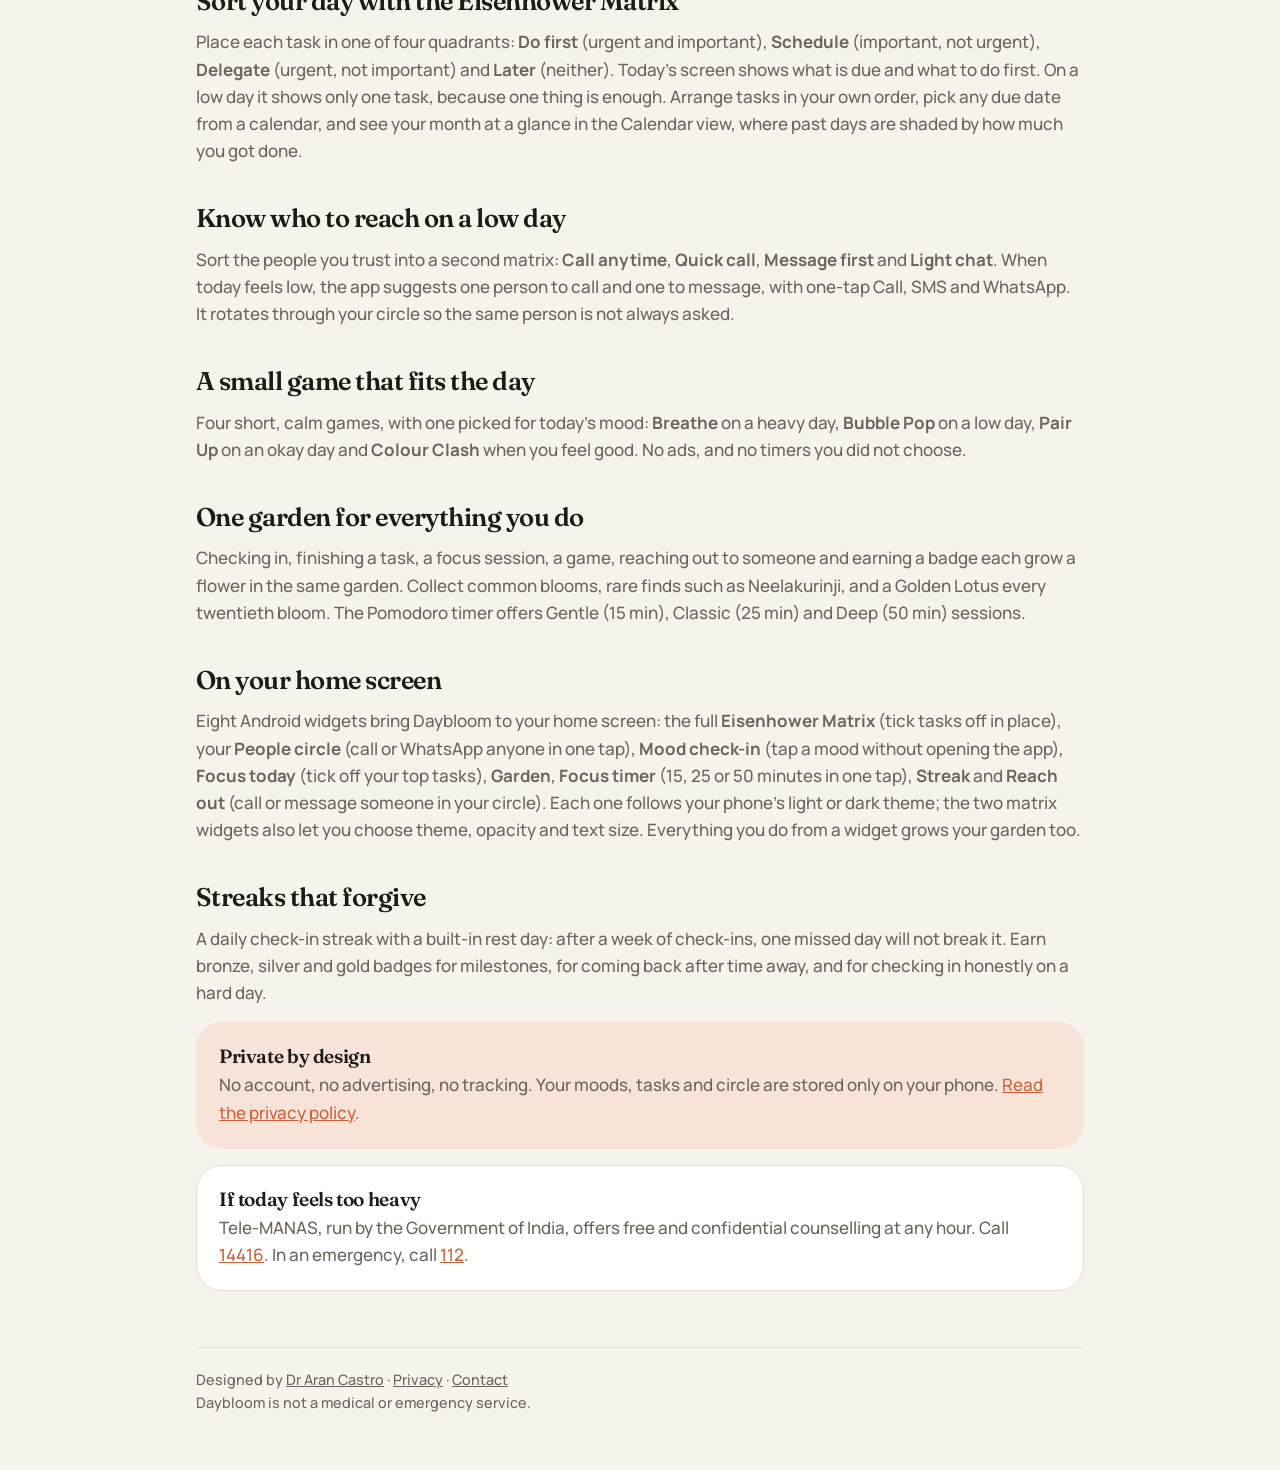
==== commit 1efd0207: "Shade past calendar days by productivity Each past day in the Calendar is shaded pale to deep green " ====
--- a/index.html
+++ b/index.html
@@ -59,7 +59,7 @@
   </div>
 
   <h2>Sort your day with the Eisenhower Matrix</h2>
-  <p class="dim">Place each task in one of four quadrants: <strong>Do first</strong> (urgent and important), <strong>Schedule</strong> (important, not urgent), <strong>Delegate</strong> (urgent, not important) and <strong>Later</strong> (neither). Today's screen shows what is due and what to do first. On a low day it shows only one task, because one thing is enough. Arrange tasks in your own order, pick any due date from a calendar, and see your month at a glance in the Calendar view.</p>
+  <p class="dim">Place each task in one of four quadrants: <strong>Do first</strong> (urgent and important), <strong>Schedule</strong> (important, not urgent), <strong>Delegate</strong> (urgent, not important) and <strong>Later</strong> (neither). Today's screen shows what is due and what to do first. On a low day it shows only one task, because one thing is enough. Arrange tasks in your own order, pick any due date from a calendar, and see your month at a glance in the Calendar view, where past days are shaded by how much you got done.</p>
 
   <h2>Know who to reach on a low day</h2>
   <p class="dim">Sort the people you trust into a second matrix: <strong>Call anytime</strong>, <strong>Quick call</strong>, <strong>Message first</strong> and <strong>Light chat</strong>. When today feels low, the app suggests one person to call and one to message, with one-tap Call, SMS and WhatsApp. It rotates through your circle so the same person is not always asked.</p>
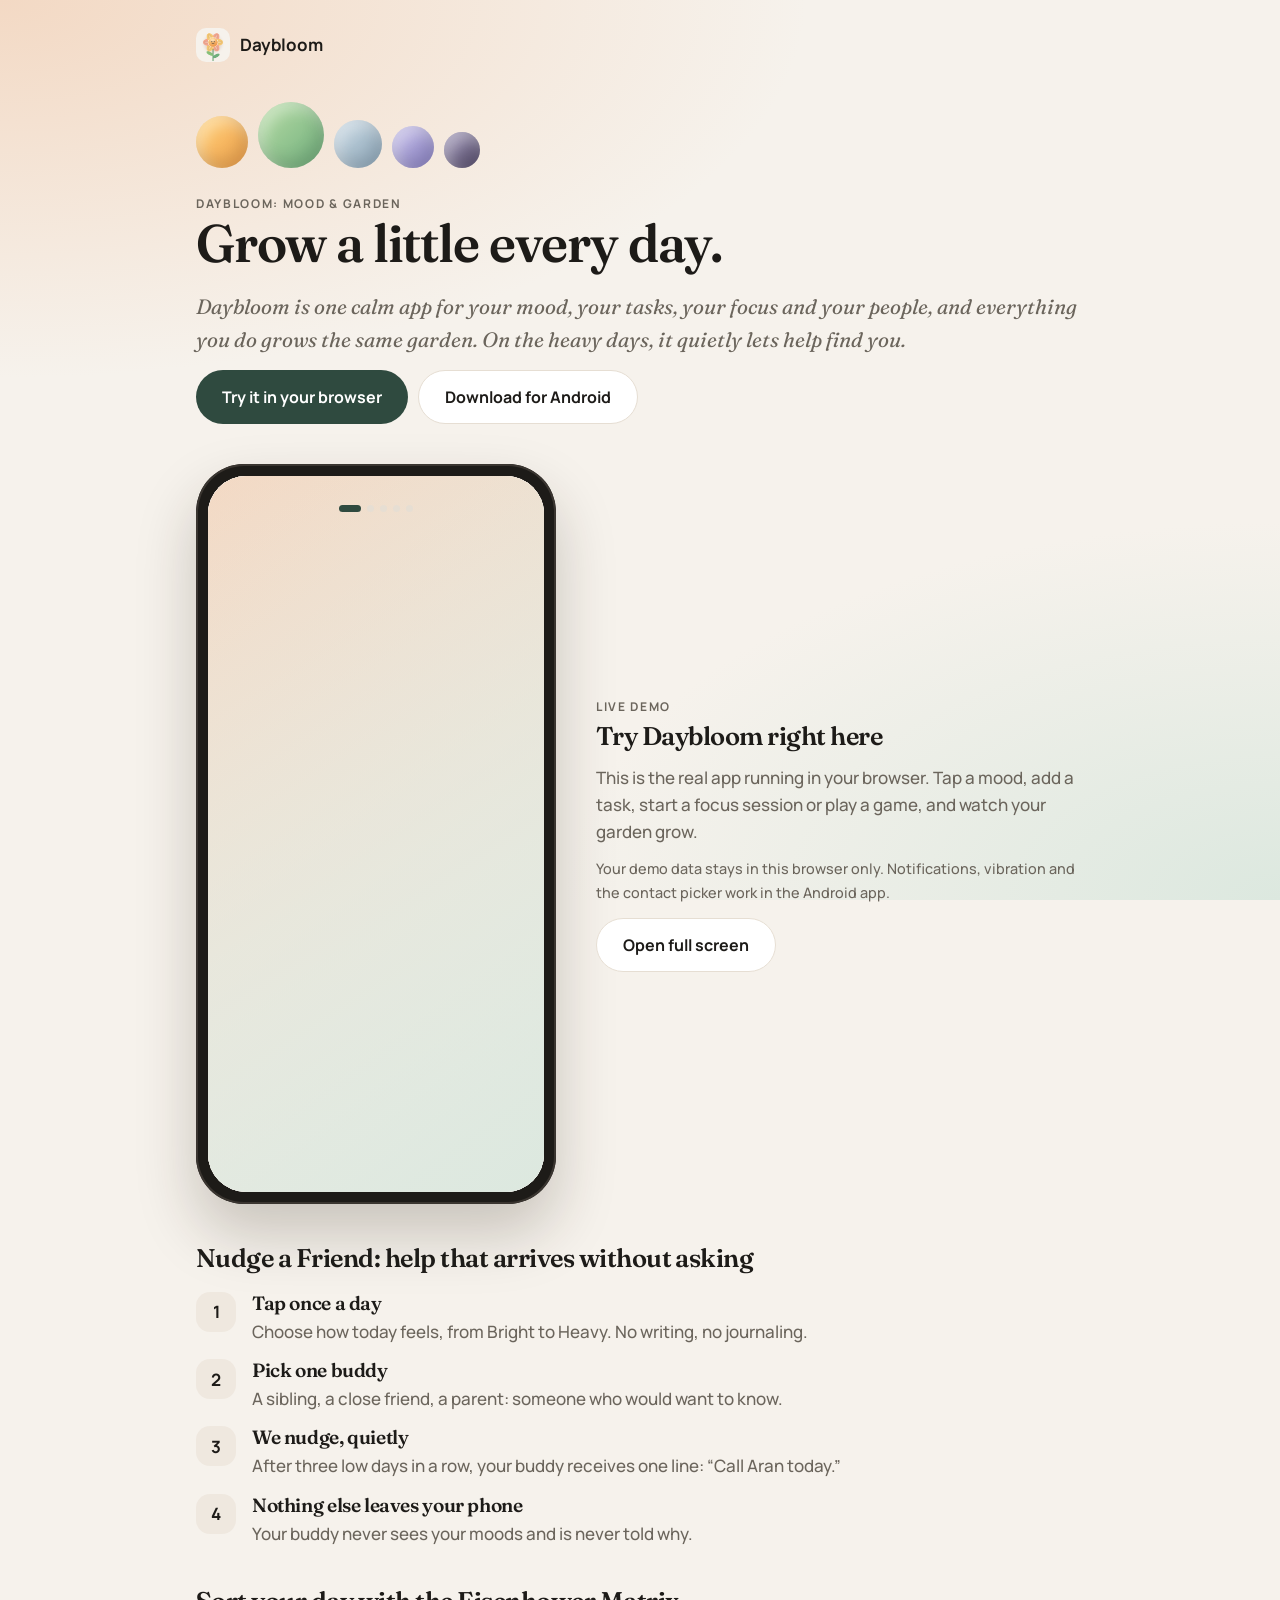
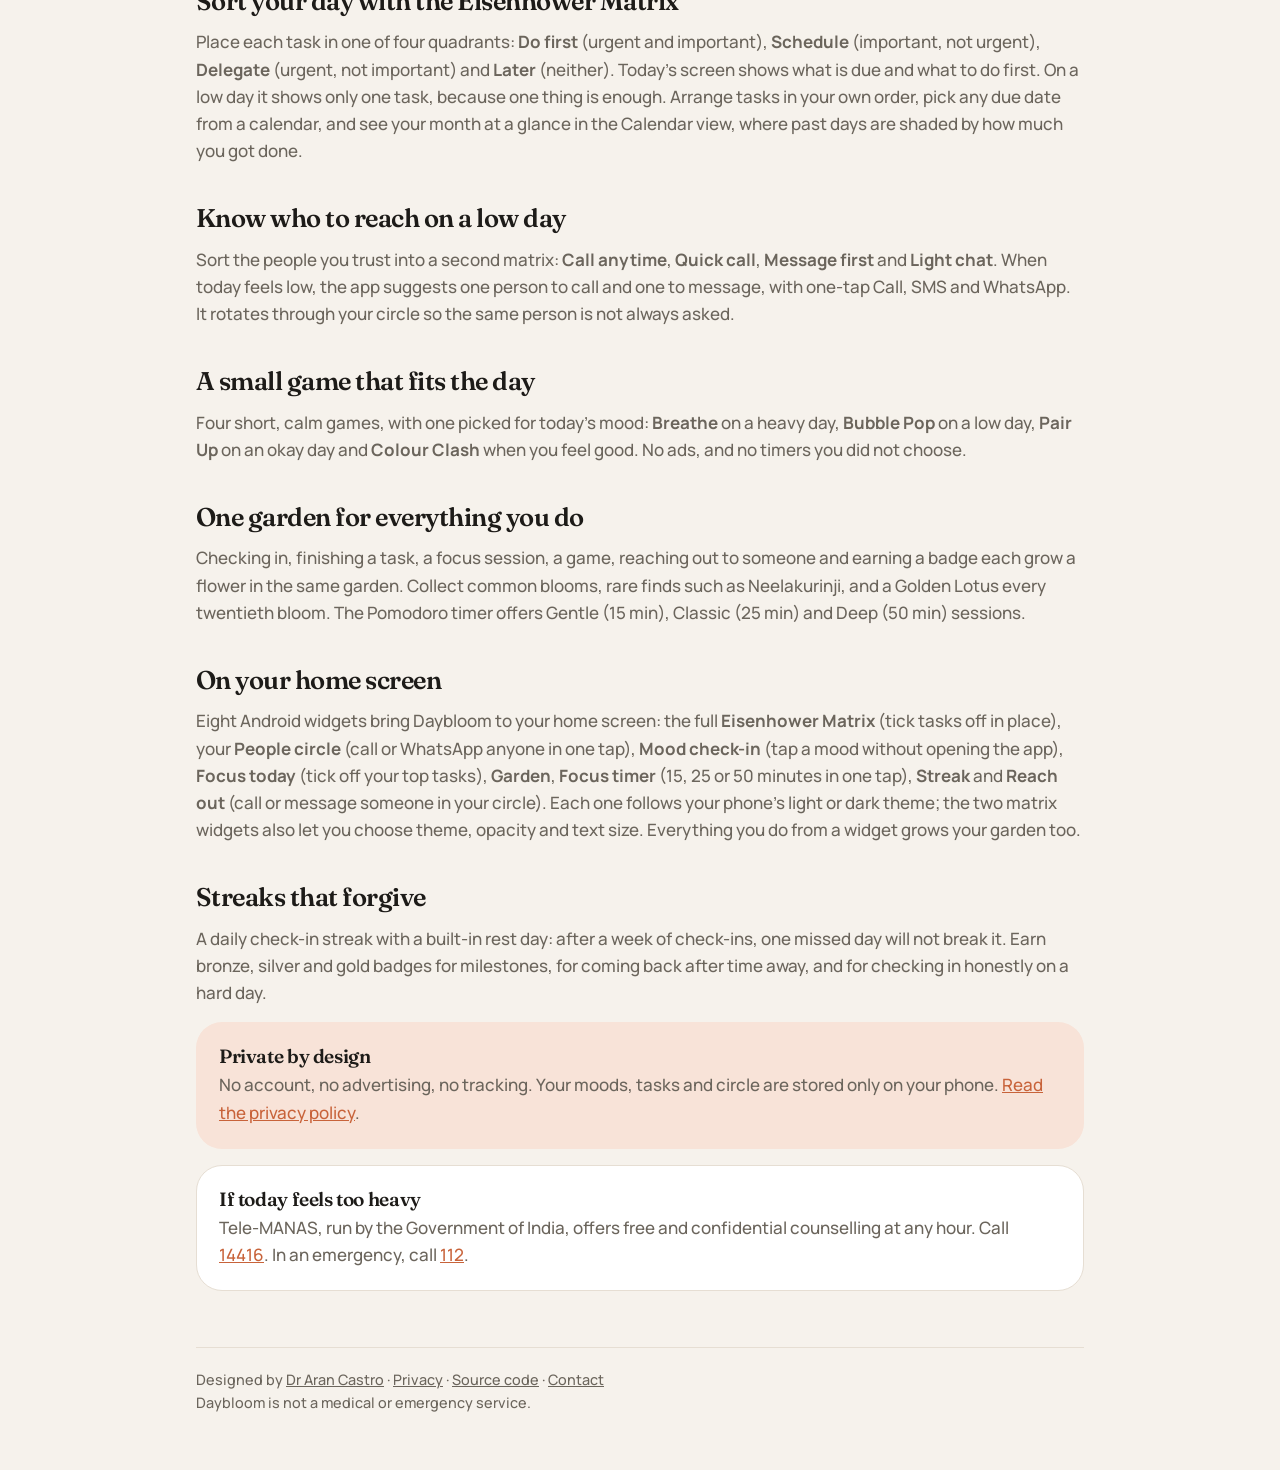
==== commit 6429e700: "Move the Daybloom app to its own repository The app source, its docs and the APK and web-demo workfl" ====
--- a/index.html
+++ b/index.html
@@ -31,7 +31,7 @@
 
   <div class="btn-row">
     <a class="btn" href="app/">Try it in your browser</a>
-    <a class="btn secondary" href="https://github.com/AranCastro/AranCastro.github.io/releases/latest" rel="noopener">Download for Android</a>
+    <a class="btn secondary" href="https://github.com/AranCastro/daybloom/releases/latest" rel="noopener">Download for Android</a>
   </div>
 
   <section id="try" class="try">
@@ -87,7 +87,7 @@
   </div>
 
   <footer>
-    Designed by <a href="portfolio/">Dr Aran Castro</a> · <a href="privacy/">Privacy</a> · <a href="mailto:aran@draran.online">Contact</a><br>
+    Designed by <a href="portfolio/">Dr Aran Castro</a> · <a href="privacy/">Privacy</a> · <a href="https://github.com/AranCastro/daybloom" rel="noopener">Source code</a> · <a href="mailto:aran@draran.online">Contact</a><br>
     Daybloom is not a medical or emergency service.
   </footer>
 </div>
